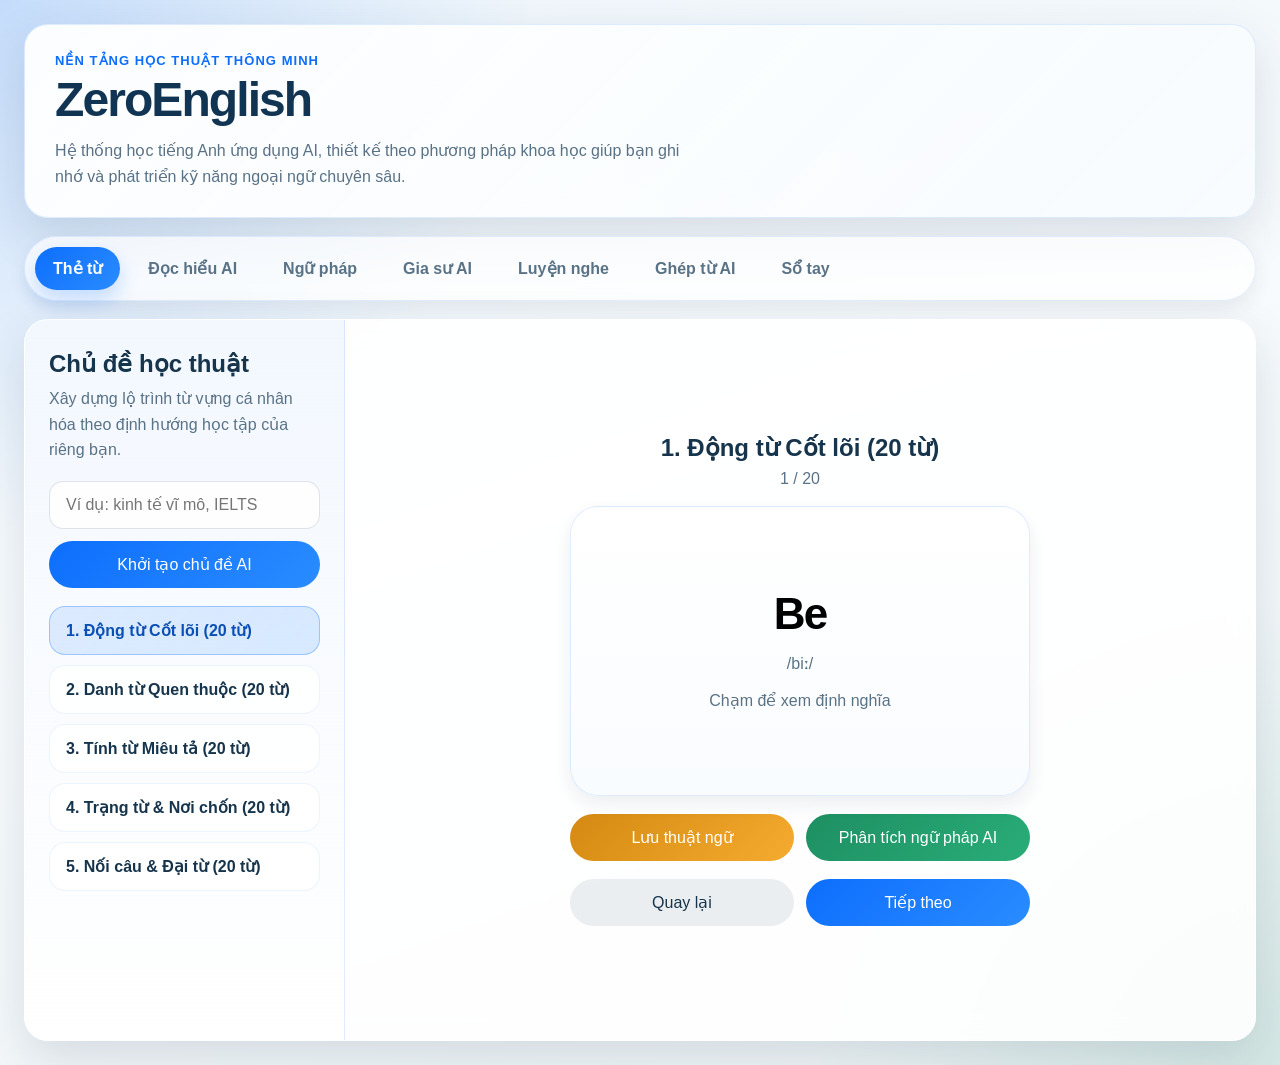
==== index.html @ ae6d033f "..." ====
<!DOCTYPE html>
<html lang="vi">
<head>
    <meta charset="UTF-8">
    <meta name="viewport" content="width=device-width, initial-scale=1.0">
    <title>ZeroEnglish - Nền Tảng Học Thuật Thông Minh</title>
    <meta name="description" content="ZeroEnglish - Hệ thống học tiếng Anh ứng dụng AI, thiết kế theo phương pháp khoa học giúp bạn phát triển kỹ năng ngoại ngữ chuyên sâu.">
    <link rel="stylesheet" href="style.css">
</head>
<body>
    <div class="app-shell">
        <header class="navbar">
            <div class="brand-block">
                <p class="brand-kicker">Nền Tảng Học Thuật Thông Minh</p>
                <h1 class="logo">ZeroEnglish</h1>
                <p class="brand-copy">Hệ thống học tiếng Anh ứng dụng AI, thiết kế theo phương pháp khoa học giúp bạn ghi nhớ và phát triển kỹ năng ngoại ngữ chuyên sâu.</p>
            </div>
        </header>

        <nav class="tabs" aria-label="Điều hướng chính">
            <button class="tab-btn active" data-target="view-flashcard" type="button">Thẻ từ</button>
            <button class="tab-btn" data-target="view-reading" type="button">Đọc hiểu AI</button>
            <button class="tab-btn" data-target="view-grammar" type="button">Ngữ pháp</button>
            <button class="tab-btn" data-target="view-chat" type="button">Gia sư AI</button>
            <button class="tab-btn" data-target="view-listening" type="button">Luyện nghe</button>
            <button class="tab-btn" data-target="view-matching" type="button">Ghép từ AI</button>
            <button class="tab-btn" data-target="view-saved" type="button">Sổ tay</button>
        </nav>

        <main class="app-container">
            <section id="view-flashcard" class="view-section">
                <aside class="sidebar">
                    <div class="panel-heading">
                        <h2>Chủ đề học thuật</h2>
                        <p>Xây dựng lộ trình từ vựng cá nhân hóa theo định hướng học tập của riêng bạn.</p>
                    </div>
                    <div class="input-group">
                        <input type="text" id="topicInput" placeholder="Ví dụ: kinh tế vĩ mô, IELTS">
                        <button id="generateBtn" class="btn-primary" type="button">Khởi tạo chủ đề AI</button>
                    </div>
                    <p id="loadingMsg" class="status-note hidden">Hệ thống đang tổng hợp dữ liệu...</p>
                    <ul id="topicList" class="topic-list"></ul>
                </aside>

                <div class="main-content">
                    <div class="content-heading">
                        <h2 id="currentTopicTitle">Vui lòng chọn một chủ đề học thuật</h2>
                        <p id="progressText">0 / 0</p>
                    </div>

                    <div id="cardContainer" class="flashcard-container hidden">
                        <button id="flashcard" class="flashcard" type="button">
                            <span class="card-face card-front">
                                <span id="wordEn" class="word-main">Word</span>
                                <span id="wordPro" class="word-pro">/pronunciation/</span>
                                <span class="hint">Chạm để xem định nghĩa</span>
                            </span>
                            <span class="card-face card-back">
                                <span id="wordVi" class="word-main word-main-vi">Từ vựng</span>
                                <span id="wordEx" class="example">Example sentence</span>
                            </span>
                        </button>
                    </div>

                    <div id="actionButtons" class="action-buttons hidden">
                        <button id="saveWordBtn" class="btn-warning" type="button">Lưu thuật ngữ</button>
                        <button id="explainGrammarBtn" class="btn-success" type="button">Phân tích ngữ pháp AI</button>
                    </div>

                    <div id="explanationBox" class="panel-note hidden">
                        <strong>Phân tích cấu trúc ngữ pháp</strong>
                        <p id="explanationText"></p>
                    </div>

                    <div id="controls" class="controls hidden">
                        <button id="prevBtn" class="btn-secondary" type="button">Quay lại</button>
                        <button id="nextBtn" class="btn-primary" type="button">Tiếp theo</button>
                    </div>
                </div>
            </section>

            <section id="view-reading" class="view-section hidden flex-col">
                <div class="section-head">
                    <div>
                        <h2>Đọc hiểu AI</h2>
                        <p>Phát triển kỹ năng đọc qua các văn bản tổng hợp theo cấp độ.</p>
                    </div>
                    <div class="section-actions">
                        <select id="levelSelect">
                            <option value="easy">Sơ cấp (A1-A2)</option>
                            <option value="medium">Trung cấp (B1-B2)</option>
                            <option value="hard">Cao cấp (C1-C2)</option>
                        </select>
                        <button id="generateReadingBtn" class="btn-primary" type="button">Khởi tạo văn bản</button>
                    </div>
                </div>

                <p id="readingLoadingMsg" class="status-note hidden">Hệ thống đang tổng hợp văn bản...</p>
                
                <div id="readingPlaceholder">
                    <div class="empty-state">
                        <div class="empty-state-icon">📖</div>
                        <h3>Sẵn sàng để khai phá kiến thức?</h3>
                        <p>Chọn cấp độ phù hợp và nhấn "Khởi tạo văn bản". Hệ thống AI sẽ biên soạn một bài đọc chuyên biệt dành riêng cho bạn.</p>
                    </div>
                </div>

                <div id="readingBox" class="content-box hidden">
                    <h3 id="readingTitle"></h3>
                    <div id="readingContent" class="reading-text"></div>
                    <button id="toggleTranslationBtn" class="btn-secondary" type="button">Hiển thị bản dịch</button>
                    <div id="fullTranslationBox" class="full-translation-box hidden"></div>
                </div>
            </section>

            <section id="view-grammar" class="view-section hidden flex-col">
                <div class="section-head">
                    <div>
                        <h2>Ngữ pháp nền tảng</h2>
                        <p>Hệ thống hóa cấu trúc với lý thuyết trọng tâm và ví dụ thực tiễn.</p>
                    </div>
                    <div class="section-actions">
                        <select id="grammarSelect">
                            <option value="Thì hiện tại đơn">Thì hiện tại đơn</option>
                            <option value="Thì quá khứ đơn">Thì quá khứ đơn</option>
                            <option value="Câu điều kiện loại 1">Câu điều kiện loại 1</option>
                        </select>
                        <button id="generateGrammarBtn" class="btn-primary" type="button">Biên soạn tài liệu</button>
                    </div>
                </div>

                <div id="grammarPlaceholder">
                    <div class="empty-state">
                        <div class="empty-state-icon">🧩</div>
                        <h3>Trạm Phân Tích Cấu Trúc</h3>
                        <p>Bạn gặp khó khăn với cấu trúc câu nào? Hãy chọn chủ đề và nhấn "Biên soạn", AI sẽ mổ xẻ từng thành phần cho bạn.</p>
                    </div>
                </div>

                <div id="grammarBox" class="content-box hidden">
                    <h3 id="grammarTitle" class="grammar-title"></h3>
                    <div class="grammar-card">
                        <h4>Công thức cấu trúc</h4>
                        <p id="grammarFormula" class="grammar-formula"></p>
                    </div>
                </div>
            </section>

            <section id="view-chat" class="view-section hidden flex-col">
                <div class="chat-wrapper">
                    <div class="chat-header">
                        <h2>Gia sư AI</h2>
                        <p>Trao đổi trực tiếp với trợ lý học thuật để giải đáp chuyên sâu.</p>
                    </div>
                    <div id="chatBox" class="chat-box" aria-live="polite">
                        <div class="message ai-message">
                            <div class="msg-bubble">
                                <strong>Chào đại ca! 🤖</strong><br>
                                Tôi là trợ lý AI chuyên sâu về ngôn ngữ. Bạn có thể hỏi tôi về bất kỳ cấu trúc hay từ vựng nào!
                            </div>
                        </div>
                    </div>
                    <div class="chat-input-area">
                        <input type="text" id="chatInput" placeholder="Nhập câu hỏi và nhấn Enter..." autocomplete="off">
                        <button id="sendChatBtn" class="btn-primary" type="button">Gửi yêu cầu</button>
                    </div>
                </div>
            </section>

            <section id="view-listening" class="view-section hidden flex-col">
                <div class="section-head">
                    <div>
                        <h2>Luyện nghe</h2>
                        <p>Nâng cao năng lực thính lực qua các bài kiểm tra AI.</p>
                    </div>
                    <div class="section-actions">
                        <select id="listenLevelSelect">
                            <option value="easy">Sơ cấp (A1-A2)</option>
                            <option value="medium">Trung cấp (B1-B2)</option>
                        </select>
                        <button id="generateListenBtn" class="btn-primary" type="button">Khởi tạo bài kiểm tra</button>
                    </div>
                </div>

                <div id="listeningPlaceholder">
                    <div class="empty-state">
                        <div class="empty-state-icon">🎧</div>
                        <h3>Trạm luyện thính giác AI</h3>
                        <p>Hãy khởi tạo một bài nghe để bắt đầu bài kiểm tra đánh giá năng lực ngay lập tức.</p>
                    </div>
                </div>

                <div id="listeningBox" class="content-box hidden">
                    <div class="audio-controls">
                        <button id="playAudioBtn" class="btn-success" type="button">Phát Audio</button>
                    </div>
                    <div id="quizContainer" class="quiz-container"></div>
                </div>
            </section>

            <section id="view-matching" class="view-section hidden flex-col">
                <div class="section-head">
                    <div>
                        <h2>Ghép từ AI</h2>
                        <p>Củng cố phản xạ ngôn ngữ qua phương pháp ghép cặp thuật ngữ.</p>
                    </div>
                    <div class="section-actions">
                        <select id="matchingLevelSelect">
                            <option value="easy">Cơ bản</option>
                        </select>
                        <button id="generateMatchingBtn" class="btn-primary" type="button">Thiết lập dữ liệu</button>
                    </div>
                </div>
                <div id="matchingBox" class="content-box hidden">
                    <div class="matching-board">
                        <div class="matching-column" id="matchingEnList"></div>
                        <div class="matching-column" id="matchingViList"></div>
                    </div>
                </div>
            </section>

            <section id="view-saved" class="view-section hidden flex-col">
                <div class="saved-header">
                    <h2>Sổ tay từ vựng</h2>
                    <button id="clearSavedBtn" class="btn-danger" type="button">Làm sạch sổ tay</button>
                </div>
                <div id="savedWordsGrid" class="saved-grid"></div>
            </section>
        </main>
    </div>

    <div id="tooltip" class="tooltip hidden">Định nghĩa</div>
    <script defer src="script.js"></script>
</body>
</html>
---- style.css ----
:root {
    --bg-main: #eff4f8;
    --bg-card: rgba(255, 255, 255, 0.88);
    --bg-accent: #f8fbff;
    --border-soft: rgba(22, 69, 102, 0.14);
    --text-main: #16344b;
    --text-soft: #597286;
    --blue: #0d6efd;
    --blue-deep: #0a4fb5;
    --green: #1e8f62;
    --amber: #d48a12;
    --red: #d94a43;
    --shadow-lg: 0 18px 50px rgba(22, 52, 75, 0.14);
    --shadow-sm: 0 8px 18px rgba(22, 52, 75, 0.08);
    --radius-lg: 24px;
    --radius-md: 18px;
    --radius-sm: 12px;
    --font-ui: "Segoe UI Variable", "Trebuchet MS", "Verdana", sans-serif;
}

* {
    box-sizing: border-box;
    margin: 0;
    padding: 0;
    font-family: var(--font-ui);
}

body {
    min-height: 100vh;
    padding: 24px;
    color: var(--text-main);
    background:
        radial-gradient(circle at top left, rgba(13, 110, 253, 0.18), transparent 32%),
        radial-gradient(circle at bottom right, rgba(30, 143, 98, 0.12), transparent 28%),
        linear-gradient(160deg, #edf5fb 0%, #f8fbfd 45%, #eef4f6 100%);
}

button,
input,
select {
    font: inherit;
}

button {
    border: none;
    border-radius: 999px;
    cursor: pointer;
    transition: transform 0.18s ease, box-shadow 0.18s ease, background 0.18s ease;
    /* FIX NÚT BẤM BỊ ÉP CHỮ */
    white-space: nowrap; 
    flex-shrink: 0;      
    padding: 14px 24px;  
}

button:hover:not(:disabled) {
    transform: translateY(-1px);
}

button:disabled {
    opacity: 0.6;
    cursor: not-allowed;
}

input,
select {
    width: 100%;
    border: 1px solid var(--border-soft);
    border-radius: 14px;
    background: rgba(255, 255, 255, 0.9);
    color: var(--text-main);
    padding: 14px 16px;
    outline: none;
}

input:focus,
select:focus {
    border-color: rgba(13, 110, 253, 0.45);
    box-shadow: 0 0 0 4px rgba(13, 110, 253, 0.12);
}

.hidden {
    display: none !important;
}

.app-shell {
    max-width: 1240px;
    margin: 0 auto;
    display: flex;
    flex-direction: column;
    gap: 18px;
}

.navbar {
    display: flex;
    justify-content: space-between;
    gap: 24px;
    padding: 28px 30px;
    border-radius: var(--radius-lg);
    background: linear-gradient(135deg, rgba(255, 255, 255, 0.94), rgba(247, 251, 255, 0.9));
    border: 1px solid rgba(13, 110, 253, 0.12);
    box-shadow: var(--shadow-lg);
}

.brand-block {
    max-width: 760px;
}

.brand-kicker {
    margin-bottom: 8px;
    font-size: 13px;
    font-weight: 700;
    letter-spacing: 0.08em;
    text-transform: uppercase;
    color: var(--blue);
}

.logo {
    font-size: clamp(34px, 4vw, 48px);
    line-height: 1;
    font-weight: 900;
    letter-spacing: -0.04em;
    color: #103451;
}

.brand-copy {
    max-width: 640px;
    margin-top: 14px;
    color: var(--text-soft);
    line-height: 1.6;
}

.status-banner {
    min-width: 280px;
    align-self: flex-start;
    padding: 14px 16px;
    border-radius: 18px;
    background: rgba(13, 110, 253, 0.1);
    border: 1px solid rgba(13, 110, 253, 0.16);
    color: var(--blue-deep);
    font-weight: 700;
    line-height: 1.5;
}

.status-banner.warning {
    background: rgba(212, 138, 18, 0.14);
    border-color: rgba(212, 138, 18, 0.2);
    color: #8e5d09;
}

.tabs {
    display: flex;
    flex-wrap: wrap;
    gap: 10px;
    padding: 10px;
    border-radius: 999px;
    background: rgba(255, 255, 255, 0.72);
    border: 1px solid rgba(13, 110, 253, 0.1);
    backdrop-filter: blur(10px);
    box-shadow: var(--shadow-sm);
}

.tab-btn {
    padding: 12px 18px;
    background: transparent;
    color: var(--text-soft);
    font-weight: 700;
}

.tab-btn.active {
    background: linear-gradient(135deg, var(--blue), #2a8cff);
    color: #fff;
    box-shadow: 0 10px 20px rgba(13, 110, 253, 0.22);
}

.app-container {
    display: flex;
    flex-direction: column;
    min-height: 720px;
    border-radius: var(--radius-lg);
    overflow: hidden;
    background: var(--bg-card);
    border: 1px solid rgba(255, 255, 255, 0.72);
    box-shadow: var(--shadow-lg);
    backdrop-filter: blur(12px);
}

.view-section {
    display: flex;
    min-height: 720px;
}

.flex-col {
    flex-direction: column;
    padding: 32px;
    gap: 18px;
}

.sidebar {
    width: 320px;
    flex-shrink: 0;
    padding: 30px 24px;
    background:
        linear-gradient(180deg, rgba(13, 110, 253, 0.05), rgba(255, 255, 255, 0.78)),
        rgba(255, 255, 255, 0.78);
    border-right: 1px solid rgba(13, 110, 253, 0.12);
    display: flex;
    flex-direction: column;
    gap: 18px;
}

.panel-heading p,
.section-head p,
.saved-header p,
.chat-header p {
    margin-top: 8px;
    line-height: 1.6;
    color: var(--text-soft);
}

.input-group {
    display: flex;
    flex-direction: column;
    gap: 12px;
}

.topic-list {
    flex: 1;
    overflow-y: auto;
    list-style: none;
    display: flex;
    flex-direction: column;
    gap: 10px;
}

.topic-item {
    width: 100%;
    padding: 14px 16px;
    border-radius: 16px;
    text-align: left;
    background: rgba(255, 255, 255, 0.9);
    border: 1px solid rgba(13, 110, 253, 0.08);
    color: var(--text-main);
    font-weight: 700;
}

.topic-item.active {
    background: linear-gradient(135deg, rgba(13, 110, 253, 0.12), rgba(42, 140, 255, 0.16));
    border-color: rgba(13, 110, 253, 0.3);
    color: var(--blue-deep);
}

.main-content {
    flex: 1;
    padding: 32px;
    display: flex;
    flex-direction: column;
    align-items: center;
    justify-content: center;
    gap: 18px;
}

.content-heading {
    text-align: center;
}

.content-heading p {
    margin-top: 8px;
    color: var(--text-soft);
}

/* ==================================================================== */
/* FLASHCARD BẤT TỬ (ĐÃ FIX CHỈ LẬT KHI CLICK & CHỐNG XUYÊN THẤU) */
/* ==================================================================== */
.flashcard-container {
    width: min(100%, 460px);
    height: 290px;
    perspective: 1100px;
}

.flashcard {
    position: relative;
    width: 100%;
    height: 100%;
    background: transparent;
    padding: 0;
    border: none;
    appearance: none;
    -webkit-appearance: none;
    user-select: none;
    -webkit-user-select: none;
    touch-action: manipulation;
    -webkit-tap-highlight-color: transparent;
    transform-style: preserve-3d;
    transition: transform 0.55s ease;
    cursor: pointer;
}

.flashcard:hover {
    transform: none !important;
}

.flashcard.is-flipped {
    transform: rotateY(180deg) !important;
}

.flashcard.is-animating {
    pointer-events: none;
}

.card-face {
    position: absolute;
    inset: 0;
    display: flex;
    flex-direction: column;
    align-items: center;
    justify-content: center;
    gap: 12px;
    padding: 28px;
    border-radius: 28px;
    backface-visibility: hidden !important;
    -webkit-backface-visibility: hidden !important;
    transform: translateZ(0); 
    text-align: center;
    border: 1px solid rgba(13, 110, 253, 0.12);
    box-shadow: var(--shadow-sm);
}

.card-front {
    background: linear-gradient(180deg, #ffffff, #f9fcff);
    z-index: 2;
    transform: rotateY(0deg);
}

.card-back {
    background: linear-gradient(180deg, #0d6efd, #0a4fb5);
    color: #fff;
    transform: rotateY(180deg);
}

/* ==================================================================== */

.word-main {
    font-size: clamp(32px, 4vw, 44px);
    font-weight: 900;
    letter-spacing: -0.04em;
}

.word-main-vi {
    font-size: clamp(28px, 3vw, 36px);
}

.word-pro,
.hint,
.example {
    line-height: 1.6;
}

.word-pro,
.hint {
    color: var(--text-soft);
}

.card-back .hint,
.card-back .example {
    color: rgba(255, 255, 255, 0.9);
}

.action-buttons,
.controls {
    display: flex;
    gap: 12px;
    width: min(100%, 460px);
}

.action-buttons button,
.controls button,
.section-actions button,
.audio-controls button,
.listen-actions button,
.saved-header button {
    flex: 1;
}

.panel-note,
.content-box {
    width: 100%;
    background: rgba(255, 255, 255, 0.9);
    border-radius: 24px;
    border: 1px solid rgba(13, 110, 253, 0.1);
    box-shadow: var(--shadow-sm);
}

.panel-note {
    max-width: 560px;
    padding: 18px 20px;
}

.panel-note strong {
    display: block;
    margin-bottom: 8px;
}

.panel-note p {
    line-height: 1.65;
}

.section-head,
.saved-header {
    display: flex;
    justify-content: space-between;
    align-items: flex-start;
    gap: 16px;
}

/* NỚI RỘNG CHO NÚT BẤM VÀ SELECT ĐỠ BỊ ÉP */
.section-actions {
    display: flex;
    gap: 12px;
    width: 100%;
    max-width: 500px; 
}

.content-box {
    padding: 28px;
}

.status-note {
    padding: 10px 14px;
    border-radius: 14px;
    background: rgba(13, 110, 253, 0.08);
    color: var(--blue-deep);
    font-weight: 700;
}

.reading-text {
    font-size: 20px;
    line-height: 1.9;
    color: var(--text-main);
}

.reading-text span {
    display: inline-block;
    margin: 2px 1px;
    padding: 2px 4px;
    border-bottom: 1px dashed rgba(13, 110, 253, 0.35);
    border-radius: 8px;
    cursor: pointer;
    transition: background 0.18s ease, color 0.18s ease;
}

.reading-text span:hover {
    background: rgba(13, 110, 253, 0.12);
    color: var(--blue-deep);
}

.reading-hint {
    margin-top: 18px;
    color: var(--text-soft);
}

.full-translation-box {
    margin-top: 18px;
    padding: 18px;
    border-radius: 18px;
    background: rgba(13, 110, 253, 0.08);
    border: 1px solid rgba(13, 110, 253, 0.12);
    line-height: 1.7;
    color: var(--blue-deep);
}

.grammar-title {
    margin-bottom: 20px;
    font-size: 28px;
    line-height: 1.2;
    color: #0f3052;
}

.grammar-card {
    padding: 18px 20px;
    border-radius: 18px;
    background: var(--bg-accent);
    border: 1px solid rgba(13, 110, 253, 0.08);
}

.grammar-card + .grammar-card {
    margin-top: 14px;
}

.grammar-card h4 {
    margin-bottom: 10px;
}

.grammar-formula {
    display: inline-block;
    padding: 10px 14px;
    border-radius: 12px;
    background: rgba(217, 74, 67, 0.12);
    color: #9b2d29;
    font-family: "Consolas", "Courier New", monospace;
    font-weight: 700;
}

.grammar-examples {
    padding-left: 20px;
    line-height: 1.7;
}

/* ==================================================================== */
/* CHAT GIA SƯ AI PREMIUM ĐÃ NÂNG CẤP */
/* ==================================================================== */
.chat-wrapper {
    display: flex;
    flex-direction: column;
    height: 100%;
    width: 100%;
    max-width: 900px;
    margin: 0 auto;
    gap: 16px;
}

.chat-header {
    padding-bottom: 16px;
    border-bottom: 1px solid rgba(13, 110, 253, 0.12);
    text-align: center;
}

.chat-box {
    flex: 1;
    min-height: 420px;
    padding: 24px;
    overflow-y: auto;
    display: flex;
    flex-direction: column;
    gap: 16px;
    border-radius: 24px;
    background: rgba(255, 255, 255, 0.9);
    border: 1px solid rgba(13, 110, 253, 0.08);
}

.message { display: flex; max-width: 85%; }
.ai-message { align-self: flex-start; }
.user-message { align-self: flex-end; }

.msg-bubble {
    padding: 16px 20px;
    border-radius: 20px;
    line-height: 1.6;
    font-size: 15.5px;
    box-shadow: var(--shadow-sm);
    white-space: pre-wrap;
}

.ai-message .msg-bubble { background: #fff; border: 1px solid var(--border-soft); border-bottom-left-radius: 6px; }
.user-message .msg-bubble { background: linear-gradient(135deg, var(--blue), #2a8cff); color: #fff; border-bottom-right-radius: 6px; }

.chat-input-area {
    display: flex;
    gap: 12px;
    background: #fff;
    padding: 12px;
    border-radius: 999px;
    box-shadow: var(--shadow-sm);
    border: 1px solid var(--border-soft);
}

.chat-input-area input { border: none; background: transparent; box-shadow: none; }
.chat-input-area input:focus { box-shadow: none; border: none; }
/* ==================================================================== */

.typing-indicator {
    display: inline-flex;
    gap: 6px;
    padding: 14px 16px;
    border-radius: 18px;
    background: #fff;
    box-shadow: var(--shadow-sm);
}

.typing-indicator span {
    width: 8px;
    height: 8px;
    border-radius: 50%;
    background: rgba(89, 114, 134, 0.7);
    animation: typing 1.2s infinite ease-in-out;
}

.typing-indicator span:nth-child(2) {
    animation-delay: 0.12s;
}

.typing-indicator span:nth-child(3) {
    animation-delay: 0.24s;
}

@keyframes typing {
    0%, 80%, 100% {
        transform: scale(0.4);
        opacity: 0.5;
    }
    40% {
        transform: scale(1);
        opacity: 1;
    }
}

.audio-controls,
.listen-actions,
.matching-summary {
    display: flex;
    gap: 12px;
}

.quiz-container {
    display: flex;
    flex-direction: column;
    gap: 18px;
}

.quiz-card {
    padding: 20px;
    border-radius: 18px;
    background: var(--bg-accent);
    border: 1px solid rgba(13, 110, 253, 0.08);
}

.quiz-card h4 {
    margin-bottom: 14px;
}

.quiz-option-label {
    display: flex;
    gap: 10px;
    align-items: center;
    padding: 12px 14px;
    margin-top: 10px;
    border-radius: 14px;
    border: 1px solid rgba(13, 110, 253, 0.12);
    background: rgba(255, 255, 255, 0.95);
    cursor: pointer;
}

.quiz-option-label.option-correct {
    background: rgba(30, 143, 98, 0.14);
    border-color: rgba(30, 143, 98, 0.35);
}

.quiz-option-label.option-wrong {
    background: rgba(217, 74, 67, 0.14);
    border-color: rgba(217, 74, 67, 0.3);
}

.quiz-result,
.transcript-box,
.matching-feedback {
    margin-top: 18px;
    padding: 16px 18px;
    border-radius: 18px;
    line-height: 1.65;
}

.quiz-result {
    font-weight: 800;
    text-align: center;
}

.transcript-box {
    background: rgba(13, 110, 253, 0.08);
    color: var(--blue-deep);
    border: 1px solid rgba(13, 110, 253, 0.12);
}

.matching-board {
    display: grid;
    grid-template-columns: repeat(2, minmax(0, 1fr));
    gap: 18px;
    margin-top: 20px;
}

.matching-column h3 {
    margin-bottom: 12px;
}

.matching-list {
    display: grid;
    gap: 12px;
}

.matching-option {
    width: 100%;
    padding: 14px 16px;
    border-radius: 16px;
    text-align: left;
    background: rgba(255, 255, 255, 0.96);
    border: 1px solid rgba(13, 110, 253, 0.1);
    color: var(--text-main);
    font-weight: 700;
}

.matching-option.is-selected {
    border-color: rgba(13, 110, 253, 0.4);
    box-shadow: 0 0 0 4px rgba(13, 110, 253, 0.12);
}

.matching-option.is-matched {
    background: rgba(30, 143, 98, 0.14);
    border-color: rgba(30, 143, 98, 0.3);
    color: #116241;
}

.matching-feedback {
    background: rgba(13, 110, 253, 0.08);
    border: 1px solid rgba(13, 110, 253, 0.12);
    color: var(--blue-deep);
}

.matching-feedback.success {
    background: rgba(30, 143, 98, 0.12);
    border-color: rgba(30, 143, 98, 0.28);
    color: #116241;
}

.matching-feedback.error {
    background: rgba(217, 74, 67, 0.12);
    border-color: rgba(217, 74, 67, 0.26);
    color: #8a2d29;
}

.saved-grid {
    display: grid;
    grid-template-columns: repeat(auto-fill, minmax(220px, 1fr));
    gap: 16px;
}

.saved-card {
    padding: 18px;
    border-radius: 20px;
    background: rgba(255, 255, 255, 0.92);
    border: 1px solid rgba(13, 110, 253, 0.08);
    box-shadow: var(--shadow-sm);
}

.saved-card h3 {
    margin-bottom: 10px;
}

.saved-card p {
    color: var(--text-soft);
    line-height: 1.6;
}

.saved-card .remove-btn {
    margin-top: 14px;
    width: 100%;
}

.tooltip {
    position: absolute;
    z-index: 1000;
    padding: 8px 12px;
    border-radius: 12px;
    background: rgba(16, 37, 55, 0.92);
    color: #fff;
    font-size: 14px;
    line-height: 1.4;
    pointer-events: none;
    box-shadow: var(--shadow-sm);
}

.btn-primary {
    background: linear-gradient(135deg, var(--blue), #2a8cff);
    color: #fff;
}

.btn-secondary {
    background: rgba(22, 52, 75, 0.08);
    color: var(--text-main);
}

.btn-warning {
    background: linear-gradient(135deg, var(--amber), #f5ab2f);
    color: #fff;
}

.btn-success {
    background: linear-gradient(135deg, var(--green), #29ad79);
    color: #fff;
}

.btn-danger {
    background: linear-gradient(135deg, var(--red), #f16861);
    color: #fff;
}

/* ==================================================================== */
/* EMPTY STATE - TRẠNG THÁI RỖNG ĐỂ TRÁNH TRỐNG WEB */
/* ==================================================================== */
.empty-state-box {
    display: flex;
    flex-direction: column;
    align-items: center;
    justify-content: center;
    text-align: center;
    padding: 60px 20px;
    background: rgba(13, 110, 253, 0.03);
    border: 2px dashed rgba(13, 110, 253, 0.15);
    border-radius: 24px;
    margin-top: 20px;
    color: var(--text-soft);
    animation: fadeIn 0.5s ease;
}

.empty-state-box h3 {
    color: var(--blue-deep);
    font-size: 20px;
    margin-bottom: 10px;
}

.empty-state-box p {
    max-width: 400px;
    line-height: 1.6;
}

@keyframes fadeIn {
    from { opacity: 0; transform: translateY(10px); }
    to { opacity: 1; transform: translateY(0); }
}

@media (max-width: 960px) {
    body {
        padding: 14px;
    }

    .navbar,
    .view-section,
    .section-head,
    .saved-header {
        flex-direction: column;
    }

    .sidebar,
    .main-content {
        width: 100%;
    }

    .sidebar {
        border-right: none;
        border-bottom: 1px solid rgba(13, 110, 253, 0.12);
    }

    .section-actions,
    .chat-input-area,
    .audio-controls,
    .listen-actions,
    .matching-summary,
    .action-buttons,
    .controls {
        flex-direction: column;
    }

    .matching-board {
        grid-template-columns: 1fr;
    }

    .message {
        max-width: 100%;
    }
}

@media (max-width: 720px) {
    .tabs {
        flex-wrap: nowrap;
        overflow-x: auto;
    }

    .flex-col,
    .main-content,
    .sidebar {
        padding: 20px 18px;
    }

    .content-box {
        padding: 20px;
    }

    .flashcard-container {
        height: 250px;
    }

    .reading-text {
        font-size: 18px;
    }
}
/* --- TRẠNG THÁI RỖNG (EMPTY STATE) --- */
.empty-state {
    display: flex;
    flex-direction: column;
    align-items: center;
    justify-content: center;
    text-align: center;
    padding: 60px 20px;
    background: rgba(13, 110, 253, 0.02);
    border: 2px dashed rgba(13, 110, 253, 0.12);
    border-radius: 24px;
    margin-top: 20px;
    color: var(--text-soft);
    animation: fadeIn 0.4s ease-out;
}

.empty-state h3 {
    color: var(--blue-deep);
    font-size: 22px;
    margin-bottom: 12px;
}

.empty-state p {
    max-width: 480px;
    line-height: 1.6;
    margin-bottom: 20px;
}

.empty-state-icon {
    font-size: 48px;
    margin-bottom: 15px;
    opacity: 0.8;
}

@keyframes fadeIn {
    from { opacity: 0; transform: translateY(10px); }
    to { opacity: 1; transform: translateY(0); }
}

/* Tinh chỉnh nút bấm trong phần Chat để không bị ép chữ */
button {
    white-space: nowrap;
    flex-shrink: 0;
}
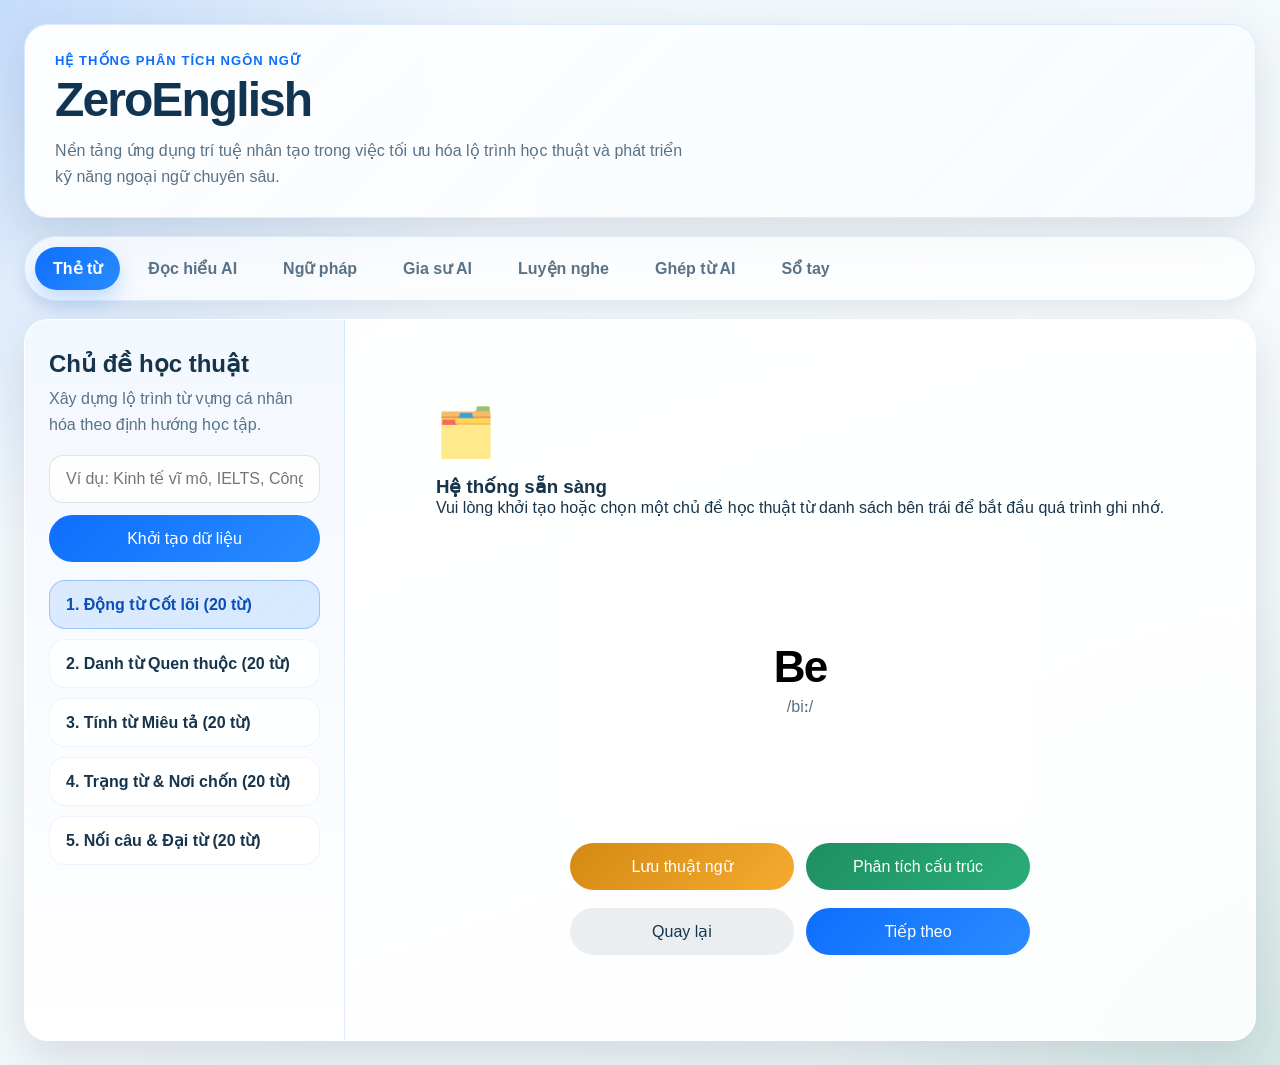
==== commit c9533966: "..." ====
--- a/index.html
+++ b/index.html
@@ -4,16 +4,16 @@
     <meta charset="UTF-8">
     <meta name="viewport" content="width=device-width, initial-scale=1.0">
     <title>ZeroEnglish - Nền Tảng Học Thuật Thông Minh</title>
-    <meta name="description" content="ZeroEnglish - Hệ thống học tiếng Anh ứng dụng AI, thiết kế theo phương pháp khoa học giúp bạn phát triển kỹ năng ngoại ngữ chuyên sâu.">
+    <meta name="description" content="ZeroEnglish - Hệ thống học tiếng Anh ứng dụng AI, tối ưu hóa lộ trình phát triển kỹ năng ngoại ngữ chuyên sâu.">
     <link rel="stylesheet" href="style.css">
 </head>
 <body>
     <div class="app-shell">
         <header class="navbar">
             <div class="brand-block">
-                <p class="brand-kicker">Nền Tảng Học Thuật Thông Minh</p>
+                <p class="brand-kicker">Hệ Thống Phân Tích Ngôn Ngữ</p>
                 <h1 class="logo">ZeroEnglish</h1>
-                <p class="brand-copy">Hệ thống học tiếng Anh ứng dụng AI, thiết kế theo phương pháp khoa học giúp bạn ghi nhớ và phát triển kỹ năng ngoại ngữ chuyên sâu.</p>
+                <p class="brand-copy">Nền tảng ứng dụng trí tuệ nhân tạo trong việc tối ưu hóa lộ trình học thuật và phát triển kỹ năng ngoại ngữ chuyên sâu.</p>
             </div>
         </header>
 
@@ -32,19 +32,25 @@
                 <aside class="sidebar">
                     <div class="panel-heading">
                         <h2>Chủ đề học thuật</h2>
-                        <p>Xây dựng lộ trình từ vựng cá nhân hóa theo định hướng học tập của riêng bạn.</p>
+                        <p>Xây dựng lộ trình từ vựng cá nhân hóa theo định hướng học tập.</p>
                     </div>
                     <div class="input-group">
-                        <input type="text" id="topicInput" placeholder="Ví dụ: kinh tế vĩ mô, IELTS">
-                        <button id="generateBtn" class="btn-primary" type="button">Khởi tạo chủ đề AI</button>
+                        <input type="text" id="topicInput" placeholder="Ví dụ: Kinh tế vĩ mô, IELTS, Công nghệ...">
+                        <button id="generateBtn" class="btn-primary" type="button">Khởi tạo dữ liệu</button>
                     </div>
                     <p id="loadingMsg" class="status-note hidden">Hệ thống đang tổng hợp dữ liệu...</p>
                     <ul id="topicList" class="topic-list"></ul>
                 </aside>
 
                 <div class="main-content">
-                    <div class="content-heading">
-                        <h2 id="currentTopicTitle">Vui lòng chọn một chủ đề học thuật</h2>
+                    <div id="flashcardPlaceholder" class="empty-state-wrapper">
+                        <div class="empty-state-icon">🗂️</div>
+                        <h3>Hệ thống sẵn sàng</h3>
+                        <p>Vui lòng khởi tạo hoặc chọn một chủ đề học thuật từ danh sách bên trái để bắt đầu quá trình ghi nhớ.</p>
+                    </div>
+
+                    <div class="content-heading hidden" id="flashcardHeader">
+                        <h2 id="currentTopicTitle">Chủ đề hiện tại</h2>
                         <p id="progressText">0 / 0</p>
                     </div>
 
@@ -53,22 +59,21 @@
                             <span class="card-face card-front">
                                 <span id="wordEn" class="word-main">Word</span>
                                 <span id="wordPro" class="word-pro">/pronunciation/</span>
-                                <span class="hint">Chạm để xem định nghĩa</span>
                             </span>
                             <span class="card-face card-back">
-                                <span id="wordVi" class="word-main word-main-vi">Từ vựng</span>
-                                <span id="wordEx" class="example">Example sentence</span>
+                                <span id="wordVi" class="word-main word-main-vi">Định nghĩa</span>
+                                <span id="wordEx" class="example">Câu ví dụ minh họa ngữ cảnh.</span>
                             </span>
                         </button>
                     </div>
 
                     <div id="actionButtons" class="action-buttons hidden">
                         <button id="saveWordBtn" class="btn-warning" type="button">Lưu thuật ngữ</button>
-                        <button id="explainGrammarBtn" class="btn-success" type="button">Phân tích ngữ pháp AI</button>
+                        <button id="explainGrammarBtn" class="btn-success" type="button">Phân tích cấu trúc</button>
                     </div>
 
                     <div id="explanationBox" class="panel-note hidden">
-                        <strong>Phân tích cấu trúc ngữ pháp</strong>
+                        <strong>Phân tích ngữ pháp chuyên sâu</strong>
                         <p id="explanationText"></p>
                     </div>
 
@@ -82,8 +87,8 @@
             <section id="view-reading" class="view-section hidden flex-col">
                 <div class="section-head">
                     <div>
-                        <h2>Đọc hiểu AI</h2>
-                        <p>Phát triển kỹ năng đọc qua các văn bản tổng hợp theo cấp độ.</p>
+                        <h2>Phân tích văn bản</h2>
+                        <p>Phát triển kỹ năng đọc hiểu qua các văn bản chuyên sâu.</p>
                     </div>
                     <div class="section-actions">
                         <select id="levelSelect">
@@ -95,14 +100,10 @@
                     </div>
                 </div>
 
-                <p id="readingLoadingMsg" class="status-note hidden">Hệ thống đang tổng hợp văn bản...</p>
-                
-                <div id="readingPlaceholder">
-                    <div class="empty-state">
-                        <div class="empty-state-icon">📖</div>
-                        <h3>Sẵn sàng để khai phá kiến thức?</h3>
-                        <p>Chọn cấp độ phù hợp và nhấn "Khởi tạo văn bản". Hệ thống AI sẽ biên soạn một bài đọc chuyên biệt dành riêng cho bạn.</p>
-                    </div>
+                <div id="readingPlaceholder" class="empty-state-wrapper">
+                    <div class="empty-state-icon">📖</div>
+                    <h3>Dữ liệu phân tích trống</h3>
+                    <p>Vui lòng lựa chọn khung năng lực và khởi tạo văn bản để bắt đầu quá trình phân tích ngôn ngữ học thuật.</p>
                 </div>
 
                 <div id="readingBox" class="content-box hidden">
@@ -117,24 +118,22 @@
                 <div class="section-head">
                     <div>
                         <h2>Ngữ pháp nền tảng</h2>
-                        <p>Hệ thống hóa cấu trúc với lý thuyết trọng tâm và ví dụ thực tiễn.</p>
+                        <p>Hệ thống hóa cấu trúc ngữ pháp trọng tâm.</p>
                     </div>
                     <div class="section-actions">
                         <select id="grammarSelect">
                             <option value="Thì hiện tại đơn">Thì hiện tại đơn</option>
                             <option value="Thì quá khứ đơn">Thì quá khứ đơn</option>
-                            <option value="Câu điều kiện loại 1">Câu điều kiện loại 1</option>
+                            <option value="Mệnh đề quan hệ">Mệnh đề quan hệ</option>
                         </select>
                         <button id="generateGrammarBtn" class="btn-primary" type="button">Biên soạn tài liệu</button>
                     </div>
                 </div>
 
-                <div id="grammarPlaceholder">
-                    <div class="empty-state">
-                        <div class="empty-state-icon">🧩</div>
-                        <h3>Trạm Phân Tích Cấu Trúc</h3>
-                        <p>Bạn gặp khó khăn với cấu trúc câu nào? Hãy chọn chủ đề và nhấn "Biên soạn", AI sẽ mổ xẻ từng thành phần cho bạn.</p>
-                    </div>
+                <div id="grammarPlaceholder" class="empty-state-wrapper">
+                    <div class="empty-state-icon">🧩</div>
+                    <h3>Trung tâm dữ liệu cấu trúc</h3>
+                    <p>Chọn chủ đề ngữ pháp cần củng cố kiến thức để hệ thống xuất bản tài liệu hướng dẫn và ví dụ minh họa.</p>
                 </div>
 
                 <div id="grammarBox" class="content-box hidden">
@@ -143,88 +142,113 @@
                         <h4>Công thức cấu trúc</h4>
                         <p id="grammarFormula" class="grammar-formula"></p>
                     </div>
+                    <div class="grammar-card">
+                        <h4>Nguyên tắc sử dụng</h4>
+                        <p id="grammarUsage"></p>
+                    </div>
+                    <ul id="grammarExamples" class="grammar-examples"></ul>
                 </div>
             </section>
 
             <section id="view-chat" class="view-section hidden flex-col">
-                <div class="chat-wrapper">
-                    <div class="chat-header">
-                        <h2>Gia sư AI</h2>
-                        <p>Trao đổi trực tiếp với trợ lý học thuật để giải đáp chuyên sâu.</p>
-                    </div>
-                    <div id="chatBox" class="chat-box" aria-live="polite">
-                        <div class="message ai-message">
-                            <div class="msg-bubble">
-                                <strong>Chào đại ca! 🤖</strong><br>
-                                Tôi là trợ lý AI chuyên sâu về ngôn ngữ. Bạn có thể hỏi tôi về bất kỳ cấu trúc hay từ vựng nào!
-                            </div>
+                <div class="chat-header">
+                    <h2>Trung tâm hỗ trợ học thuật</h2>
+                    <p>Giải đáp thắc mắc về ngôn ngữ và cấu trúc chuyên sâu 24/7.</p>
+                </div>
+                <div id="chatBox" class="chat-box" aria-live="polite">
+                    <div class="message ai-message">
+                        <div class="msg-bubble">
+                            <strong>Hệ thống trực tuyến.</strong><br>
+                            Vui lòng nhập câu hỏi hoặc yêu cầu phân tích ngữ nghĩa để nhận phản hồi từ trợ lý học thuật.
                         </div>
                     </div>
-                    <div class="chat-input-area">
-                        <input type="text" id="chatInput" placeholder="Nhập câu hỏi và nhấn Enter..." autocomplete="off">
-                        <button id="sendChatBtn" class="btn-primary" type="button">Gửi yêu cầu</button>
-                    </div>
+                </div>
+                <div class="chat-input-area">
+                    <input type="text" id="chatInput" placeholder="Nhập yêu cầu truy vấn học thuật...">
+                    <button id="sendChatBtn" class="btn-primary" type="button">Gửi truy vấn</button>
                 </div>
             </section>
 
             <section id="view-listening" class="view-section hidden flex-col">
                 <div class="section-head">
                     <div>
-                        <h2>Luyện nghe</h2>
-                        <p>Nâng cao năng lực thính lực qua các bài kiểm tra AI.</p>
+                        <h2>Kiểm tra thính lực</h2>
+                        <p>Đánh giá năng lực tiếp nhận thông tin qua âm thanh và bài thi kiểm tra.</p>
                     </div>
                     <div class="section-actions">
                         <select id="listenLevelSelect">
                             <option value="easy">Sơ cấp (A1-A2)</option>
                             <option value="medium">Trung cấp (B1-B2)</option>
                         </select>
-                        <button id="generateListenBtn" class="btn-primary" type="button">Khởi tạo bài kiểm tra</button>
-                    </div>
-                </div>
-
-                <div id="listeningPlaceholder">
-                    <div class="empty-state">
-                        <div class="empty-state-icon">🎧</div>
-                        <h3>Trạm luyện thính giác AI</h3>
-                        <p>Hãy khởi tạo một bài nghe để bắt đầu bài kiểm tra đánh giá năng lực ngay lập tức.</p>
-                    </div>
+                        <button id="generateListenBtn" class="btn-primary" type="button">Khởi tạo bài thi</button>
+                    </div>
+                </div>
+
+                <div id="listeningPlaceholder" class="empty-state-wrapper">
+                    <div class="empty-state-icon">🎧</div>
+                    <h3>Trạm luyện thính giác</h3>
+                    <p>Vui lòng lựa chọn cấp độ và khởi tạo bài kiểm tra để bắt đầu đánh giá năng lực nghe hiểu.</p>
                 </div>
 
                 <div id="listeningBox" class="content-box hidden">
                     <div class="audio-controls">
                         <button id="playAudioBtn" class="btn-success" type="button">Phát Audio</button>
+                        <button id="stopAudioBtn" class="btn-danger" type="button">Dừng phát</button>
                     </div>
                     <div id="quizContainer" class="quiz-container"></div>
+                    <div class="listen-actions">
+                        <button id="submitQuizBtn" class="btn-primary" type="button">Hoàn thành bài</button>
+                    </div>
+                    <div id="quizResult" class="quiz-result hidden"></div>
                 </div>
             </section>
 
             <section id="view-matching" class="view-section hidden flex-col">
                 <div class="section-head">
                     <div>
-                        <h2>Ghép từ AI</h2>
-                        <p>Củng cố phản xạ ngôn ngữ qua phương pháp ghép cặp thuật ngữ.</p>
+                        <h2>Ghép từ phản xạ</h2>
+                        <p>Củng cố tư duy ngôn ngữ qua phương pháp ghép cặp thuật ngữ.</p>
                     </div>
                     <div class="section-actions">
                         <select id="matchingLevelSelect">
                             <option value="easy">Cơ bản</option>
+                            <option value="hard">Chuyên sâu</option>
                         </select>
                         <button id="generateMatchingBtn" class="btn-primary" type="button">Thiết lập dữ liệu</button>
                     </div>
                 </div>
+
+                <div id="matchingPlaceholder" class="empty-state-wrapper">
+                    <div class="empty-state-icon">🔗</div>
+                    <h3>Dữ liệu ghép cặp chưa sẵn sàng</h3>
+                    <p>Khởi tạo bảng ghép để bắt đầu luyện tập phản xạ kết nối thuật ngữ và định nghĩa tương ứng.</p>
+                </div>
+
                 <div id="matchingBox" class="content-box hidden">
                     <div class="matching-board">
-                        <div class="matching-column" id="matchingEnList"></div>
-                        <div class="matching-column" id="matchingViList"></div>
-                    </div>
+                        <div class="matching-column">
+                            <h3>Thuật ngữ</h3>
+                            <div id="matchingEnList" class="matching-list"></div>
+                        </div>
+                        <div class="matching-column">
+                            <h3>Định nghĩa</h3>
+                            <div id="matchingViList" class="matching-list"></div>
+                        </div>
+                    </div>
+                    <div id="matchingFeedback" class="matching-feedback">Vui lòng chọn các cặp từ tương ứng.</div>
                 </div>
             </section>
 
             <section id="view-saved" class="view-section hidden flex-col">
                 <div class="saved-header">
-                    <h2>Sổ tay từ vựng</h2>
-                    <button id="clearSavedBtn" class="btn-danger" type="button">Làm sạch sổ tay</button>
-                </div>
-                <div id="savedWordsGrid" class="saved-grid"></div>
+                    <div>
+                        <h2>Sổ tay thuật ngữ chuyên sâu</h2>
+                        <p>Danh sách các thuật ngữ trọng tâm được lưu trữ phục vụ quá trình ôn tập định kỳ.</p>
+                    </div>
+                    <button id="clearSavedBtn" class="btn-danger" type="button">Xóa toàn bộ</button>
+                </div>
+                <div id="savedWordsGrid" class="saved-grid">
+                    </div>
             </section>
         </main>
     </div>
--- a/style.css
+++ b/style.css
@@ -277,67 +277,64 @@
     perspective: 1100px;
 }
 
+/* --- FLASHCARD: FIX TRÀN CHỮ & LỘ ĐÁP ÁN --- */
 .flashcard {
     position: relative;
     width: 100%;
     height: 100%;
-    background: transparent;
-    padding: 0;
-    border: none;
-    appearance: none;
-    -webkit-appearance: none;
-    user-select: none;
-    -webkit-user-select: none;
-    touch-action: manipulation;
-    -webkit-tap-highlight-color: transparent;
     transform-style: preserve-3d;
-    transition: transform 0.55s ease;
+    transition: transform 0.6s cubic-bezier(0.4, 0, 0.2, 1);
     cursor: pointer;
 }
 
-.flashcard:hover {
-    transform: none !important;
+/* Class bổ trợ để tắt hiệu ứng khi reset (Dùng trong JS) */
+.no-transition {
+    transition: none !important;
 }
 
 .flashcard.is-flipped {
     transform: rotateY(180deg) !important;
-}
-
-.flashcard.is-animating {
-    pointer-events: none;
 }
 
 .card-face {
     position: absolute;
     inset: 0;
+    backface-visibility: hidden !important;
+    -webkit-backface-visibility: hidden !important;
     display: flex;
     flex-direction: column;
     align-items: center;
     justify-content: center;
-    gap: 12px;
-    padding: 28px;
+    padding: 25px;
     border-radius: 28px;
-    backface-visibility: hidden !important;
-    -webkit-backface-visibility: hidden !important;
-    transform: translateZ(0); 
+    overflow: hidden; /* Fix tràn chữ ra ngoài thẻ */
+}
+
+/* FIX: Tràn chữ mặt trước và mất chữ mặt sau */
+.word-main {
+    font-size: clamp(20px, 4vw, 38px); 
+    font-weight: 800;
+    line-height: 1.2;
+    width: 100%;
     text-align: center;
-    border: 1px solid rgba(13, 110, 253, 0.12);
-    box-shadow: var(--shadow-sm);
-}
-
-.card-front {
-    background: linear-gradient(180deg, #ffffff, #f9fcff);
-    z-index: 2;
-    transform: rotateY(0deg);
-}
-
-.card-back {
-    background: linear-gradient(180deg, #0d6efd, #0a4fb5);
-    color: #fff;
+    word-wrap: break-word;
+    
+    /* FIX CẢNH BÁO VS CODE & TRÀN CHỮ */
+    display: -webkit-box;
+    -webkit-line-clamp: 4; /* Cho Webkit (Chrome, Cốc Cốc, Safari) */
+    line-clamp: 4;         /* Thuộc tính tiêu chuẩn (Xóa lỗi xanh) */
+    -webkit-box-orient: vertical;
+    
+    overflow: hidden;
+    color: inherit;
+}
+
+.card-front { background: #fff; z-index: 2; transform: rotateY(0deg); }
+.card-back { 
+    background: linear-gradient(135deg, var(--blue), var(--blue-deep)); 
+    color: #fff !important; /* Đảm bảo chữ trắng nổi bật trên nền xanh */
     transform: rotateY(180deg);
 }
-
-/* ==================================================================== */
 
 .word-main {
     font-size: clamp(32px, 4vw, 44px);
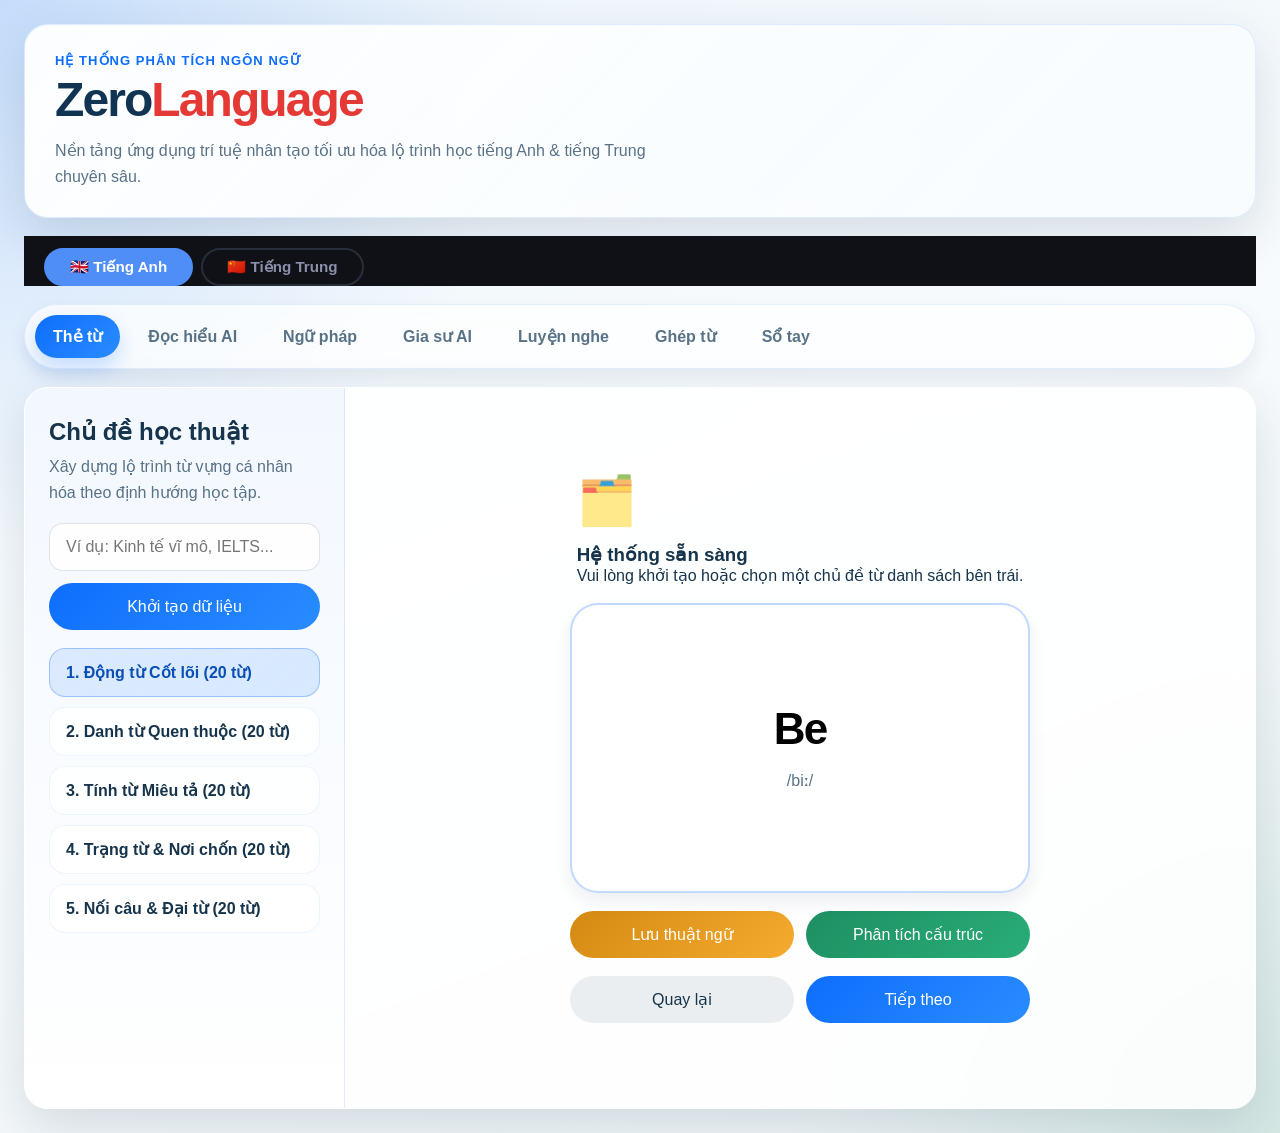
==== commit 0753e0c2: "..." ====
--- a/index.html
+++ b/index.html
@@ -3,8 +3,8 @@
 <head>
     <meta charset="UTF-8">
     <meta name="viewport" content="width=device-width, initial-scale=1.0">
-    <title>ZeroEnglish - Nền Tảng Học Thuật Thông Minh</title>
-    <meta name="description" content="ZeroEnglish - Hệ thống học tiếng Anh ứng dụng AI, tối ưu hóa lộ trình phát triển kỹ năng ngoại ngữ chuyên sâu.">
+    <title>ZeroEnglish & ZeroChinese - Nền Tảng Học Thuật Thông Minh</title>
+    <meta name="description" content="Hệ thống học tiếng Anh và tiếng Trung ứng dụng AI.">
     <link rel="stylesheet" href="style.css">
 </head>
 <body>
@@ -12,48 +12,68 @@
         <header class="navbar">
             <div class="brand-block">
                 <p class="brand-kicker">Hệ Thống Phân Tích Ngôn Ngữ</p>
-                <h1 class="logo">ZeroEnglish</h1>
-                <p class="brand-copy">Nền tảng ứng dụng trí tuệ nhân tạo trong việc tối ưu hóa lộ trình học thuật và phát triển kỹ năng ngoại ngữ chuyên sâu.</p>
+                <h1 class="logo">Zero<span style="color:var(--accent-secondary,#e53935)">Language</span></h1>
+                <p class="brand-copy">Nền tảng ứng dụng trí tuệ nhân tạo tối ưu hóa lộ trình học tiếng Anh &amp; tiếng Trung chuyên sâu.</p>
             </div>
         </header>
 
-        <nav class="tabs" aria-label="Điều hướng chính">
+        <!-- ═══════════════ LANGUAGE SWITCHER ════════════════ -->
+        <div class="lang-switcher">
+            <button class="lang-btn active" data-lang="en" type="button">🇬🇧 Tiếng Anh</button>
+            <button class="lang-btn" data-lang="cn" type="button">🇨🇳 Tiếng Trung</button>
+        </div>
+
+        <!-- ═══════════════ ENGLISH TABS ════════════════════ -->
+        <nav class="tabs lang-panel lang-panel-en" aria-label="Tiếng Anh">
             <button class="tab-btn active" data-target="view-flashcard" type="button">Thẻ từ</button>
             <button class="tab-btn" data-target="view-reading" type="button">Đọc hiểu AI</button>
             <button class="tab-btn" data-target="view-grammar" type="button">Ngữ pháp</button>
             <button class="tab-btn" data-target="view-chat" type="button">Gia sư AI</button>
             <button class="tab-btn" data-target="view-listening" type="button">Luyện nghe</button>
-            <button class="tab-btn" data-target="view-matching" type="button">Ghép từ AI</button>
+            <button class="tab-btn" data-target="view-matching" type="button">Ghép từ</button>
             <button class="tab-btn" data-target="view-saved" type="button">Sổ tay</button>
         </nav>
 
+        <!-- ═══════════════ CHINESE TABS ════════════════════ -->
+        <nav class="tabs lang-panel lang-panel-cn hidden" aria-label="Tiếng Trung">
+            <button class="tab-btn active" data-target="view-cn-flashcard" type="button">Thẻ từ</button>
+            <button class="tab-btn" data-target="view-cn-reading" type="button">Đọc hiểu AI</button>
+            <button class="tab-btn" data-target="view-cn-listening" type="button">Luyện nghe</button>
+            <button class="tab-btn" data-target="view-cn-matching" type="button">Ghép từ</button>
+            <button class="tab-btn" data-target="view-cn-saved" type="button">Sổ tay</button>
+        </nav>
+
+        <div id="appStatusBanner" class="status-banner hidden"></div>
+
         <main class="app-container">
-            <section id="view-flashcard" class="view-section">
+
+            <!-- ════════════════════════════════════════════════ -->
+            <!--                ENGLISH VIEWS                     -->
+            <!-- ════════════════════════════════════════════════ -->
+
+            <section id="view-flashcard" class="view-section lang-panel lang-panel-en">
                 <aside class="sidebar">
                     <div class="panel-heading">
                         <h2>Chủ đề học thuật</h2>
                         <p>Xây dựng lộ trình từ vựng cá nhân hóa theo định hướng học tập.</p>
                     </div>
                     <div class="input-group">
-                        <input type="text" id="topicInput" placeholder="Ví dụ: Kinh tế vĩ mô, IELTS, Công nghệ...">
-                        <button id="generateBtn" class="btn-primary" type="button">Khởi tạo dữ liệu</button>
+                        <input type="text" id="topicInput" placeholder="Ví dụ: Kinh tế vĩ mô, IELTS...">
+                        <button id="generateBtn" class="btn-primary" data-ai-required="strict" type="button">Khởi tạo dữ liệu</button>
                     </div>
                     <p id="loadingMsg" class="status-note hidden">Hệ thống đang tổng hợp dữ liệu...</p>
                     <ul id="topicList" class="topic-list"></ul>
                 </aside>
-
                 <div class="main-content">
                     <div id="flashcardPlaceholder" class="empty-state-wrapper">
                         <div class="empty-state-icon">🗂️</div>
                         <h3>Hệ thống sẵn sàng</h3>
-                        <p>Vui lòng khởi tạo hoặc chọn một chủ đề học thuật từ danh sách bên trái để bắt đầu quá trình ghi nhớ.</p>
-                    </div>
-
+                        <p>Vui lòng khởi tạo hoặc chọn một chủ đề từ danh sách bên trái.</p>
+                    </div>
                     <div class="content-heading hidden" id="flashcardHeader">
                         <h2 id="currentTopicTitle">Chủ đề hiện tại</h2>
                         <p id="progressText">0 / 0</p>
                     </div>
-
                     <div id="cardContainer" class="flashcard-container hidden">
                         <button id="flashcard" class="flashcard" type="button">
                             <span class="card-face card-front">
@@ -62,21 +82,18 @@
                             </span>
                             <span class="card-face card-back">
                                 <span id="wordVi" class="word-main word-main-vi">Định nghĩa</span>
-                                <span id="wordEx" class="example">Câu ví dụ minh họa ngữ cảnh.</span>
+                                <span id="wordEx" class="example">Câu ví dụ.</span>
                             </span>
                         </button>
                     </div>
-
                     <div id="actionButtons" class="action-buttons hidden">
                         <button id="saveWordBtn" class="btn-warning" type="button">Lưu thuật ngữ</button>
-                        <button id="explainGrammarBtn" class="btn-success" type="button">Phân tích cấu trúc</button>
-                    </div>
-
+                        <button id="explainGrammarBtn" class="btn-success" data-ai-required="strict" type="button">Phân tích cấu trúc</button>
+                    </div>
                     <div id="explanationBox" class="panel-note hidden">
                         <strong>Phân tích ngữ pháp chuyên sâu</strong>
                         <p id="explanationText"></p>
                     </div>
-
                     <div id="controls" class="controls hidden">
                         <button id="prevBtn" class="btn-secondary" type="button">Quay lại</button>
                         <button id="nextBtn" class="btn-primary" type="button">Tiếp theo</button>
@@ -84,7 +101,7 @@
                 </div>
             </section>
 
-            <section id="view-reading" class="view-section hidden flex-col">
+            <section id="view-reading" class="view-section lang-panel lang-panel-en hidden flex-col">
                 <div class="section-head">
                     <div>
                         <h2>Phân tích văn bản</h2>
@@ -96,25 +113,19 @@
                             <option value="medium">Trung cấp (B1-B2)</option>
                             <option value="hard">Cao cấp (C1-C2)</option>
                         </select>
-                        <button id="generateReadingBtn" class="btn-primary" type="button">Khởi tạo văn bản</button>
-                    </div>
-                </div>
-
-                <div id="readingPlaceholder" class="empty-state-wrapper">
-                    <div class="empty-state-icon">📖</div>
-                    <h3>Dữ liệu phân tích trống</h3>
-                    <p>Vui lòng lựa chọn khung năng lực và khởi tạo văn bản để bắt đầu quá trình phân tích ngôn ngữ học thuật.</p>
-                </div>
-
+                        <button id="generateReadingBtn" class="btn-primary" data-ai-required="strict" type="button">Khởi tạo văn bản</button>
+                    </div>
+                </div>
+                <p id="readingLoadingMsg" class="status-note hidden">Đang tạo bài đọc...</p>
                 <div id="readingBox" class="content-box hidden">
                     <h3 id="readingTitle"></h3>
                     <div id="readingContent" class="reading-text"></div>
-                    <button id="toggleTranslationBtn" class="btn-secondary" type="button">Hiển thị bản dịch</button>
+                    <button id="toggleTranslationBtn" class="btn-secondary" type="button">Xem bản dịch đầy đủ</button>
                     <div id="fullTranslationBox" class="full-translation-box hidden"></div>
                 </div>
             </section>
 
-            <section id="view-grammar" class="view-section hidden flex-col">
+            <section id="view-grammar" class="view-section lang-panel lang-panel-en hidden flex-col">
                 <div class="section-head">
                     <div>
                         <h2>Ngữ pháp nền tảng</h2>
@@ -126,84 +137,66 @@
                             <option value="Thì quá khứ đơn">Thì quá khứ đơn</option>
                             <option value="Mệnh đề quan hệ">Mệnh đề quan hệ</option>
                         </select>
-                        <button id="generateGrammarBtn" class="btn-primary" type="button">Biên soạn tài liệu</button>
-                    </div>
-                </div>
-
-                <div id="grammarPlaceholder" class="empty-state-wrapper">
-                    <div class="empty-state-icon">🧩</div>
-                    <h3>Trung tâm dữ liệu cấu trúc</h3>
-                    <p>Chọn chủ đề ngữ pháp cần củng cố kiến thức để hệ thống xuất bản tài liệu hướng dẫn và ví dụ minh họa.</p>
-                </div>
-
+                        <button id="generateGrammarBtn" class="btn-primary" data-ai-required="strict" type="button">Biên soạn tài liệu</button>
+                    </div>
+                </div>
+                <p id="grammarLoadingMsg" class="status-note hidden">Đang biên soạn tài liệu ngữ pháp...</p>
                 <div id="grammarBox" class="content-box hidden">
                     <h3 id="grammarTitle" class="grammar-title"></h3>
-                    <div class="grammar-card">
-                        <h4>Công thức cấu trúc</h4>
-                        <p id="grammarFormula" class="grammar-formula"></p>
-                    </div>
-                    <div class="grammar-card">
-                        <h4>Nguyên tắc sử dụng</h4>
-                        <p id="grammarUsage"></p>
-                    </div>
+                    <div class="grammar-card"><h4>Công thức cấu trúc</h4><p id="grammarFormula" class="grammar-formula"></p></div>
+                    <div class="grammar-card"><h4>Nguyên tắc sử dụng</h4><p id="grammarUsage"></p></div>
                     <ul id="grammarExamples" class="grammar-examples"></ul>
                 </div>
             </section>
 
-            <section id="view-chat" class="view-section hidden flex-col">
+            <section id="view-chat" class="view-section lang-panel lang-panel-en hidden flex-col">
                 <div class="chat-header">
                     <h2>Trung tâm hỗ trợ học thuật</h2>
                     <p>Giải đáp thắc mắc về ngôn ngữ và cấu trúc chuyên sâu 24/7.</p>
                 </div>
                 <div id="chatBox" class="chat-box" aria-live="polite">
                     <div class="message ai-message">
-                        <div class="msg-bubble">
-                            <strong>Hệ thống trực tuyến.</strong><br>
-                            Vui lòng nhập câu hỏi hoặc yêu cầu phân tích ngữ nghĩa để nhận phản hồi từ trợ lý học thuật.
-                        </div>
+                        <div class="msg-bubble"><strong>Hệ thống trực tuyến.</strong><br>Vui lòng nhập câu hỏi để nhận phản hồi từ trợ lý học thuật.</div>
                     </div>
                 </div>
                 <div class="chat-input-area">
                     <input type="text" id="chatInput" placeholder="Nhập yêu cầu truy vấn học thuật...">
-                    <button id="sendChatBtn" class="btn-primary" type="button">Gửi truy vấn</button>
-                </div>
-            </section>
-
-            <section id="view-listening" class="view-section hidden flex-col">
+                    <button id="sendChatBtn" class="btn-primary" data-ai-required="strict" type="button">Gửi truy vấn</button>
+                </div>
+            </section>
+
+            <section id="view-listening" class="view-section lang-panel lang-panel-en hidden flex-col">
                 <div class="section-head">
                     <div>
                         <h2>Kiểm tra thính lực</h2>
-                        <p>Đánh giá năng lực tiếp nhận thông tin qua âm thanh và bài thi kiểm tra.</p>
+                        <p>Đánh giá năng lực tiếp nhận thông tin qua âm thanh.</p>
                     </div>
                     <div class="section-actions">
                         <select id="listenLevelSelect">
                             <option value="easy">Sơ cấp (A1-A2)</option>
                             <option value="medium">Trung cấp (B1-B2)</option>
                         </select>
-                        <button id="generateListenBtn" class="btn-primary" type="button">Khởi tạo bài thi</button>
-                    </div>
-                </div>
-
-                <div id="listeningPlaceholder" class="empty-state-wrapper">
-                    <div class="empty-state-icon">🎧</div>
-                    <h3>Trạm luyện thính giác</h3>
-                    <p>Vui lòng lựa chọn cấp độ và khởi tạo bài kiểm tra để bắt đầu đánh giá năng lực nghe hiểu.</p>
-                </div>
-
+                        <button id="generateListenBtn" class="btn-primary" data-ai-required="strict" type="button">Khởi tạo bài thi</button>
+                    </div>
+                </div>
+                <p id="listenLoadingMsg" class="status-note hidden">Đang tạo bài nghe...</p>
                 <div id="listeningBox" class="content-box hidden">
                     <div class="audio-controls">
-                        <button id="playAudioBtn" class="btn-success" type="button">Phát Audio</button>
-                        <button id="stopAudioBtn" class="btn-danger" type="button">Dừng phát</button>
+                        <button id="playAudioBtn" class="btn-success" type="button">▶ Phát Audio</button>
+                        <button id="pauseAudioBtn" class="btn-secondary" type="button">⏸ Tạm dừng</button>
+                        <button id="stopAudioBtn" class="btn-danger" type="button">⏹ Dừng phát</button>
                     </div>
                     <div id="quizContainer" class="quiz-container"></div>
                     <div class="listen-actions">
                         <button id="submitQuizBtn" class="btn-primary" type="button">Hoàn thành bài</button>
+                        <button id="showTranscriptBtn" class="btn-secondary hidden" type="button">Xem lời thoại</button>
                     </div>
                     <div id="quizResult" class="quiz-result hidden"></div>
-                </div>
-            </section>
-
-            <section id="view-matching" class="view-section hidden flex-col">
+                    <div id="transcriptBox" class="transcript-box hidden"></div>
+                </div>
+            </section>
+
+            <section id="view-matching" class="view-section lang-panel lang-panel-en hidden flex-col">
                 <div class="section-head">
                     <div>
                         <h2>Ghép từ phản xạ</h2>
@@ -212,48 +205,189 @@
                     <div class="section-actions">
                         <select id="matchingLevelSelect">
                             <option value="easy">Cơ bản</option>
+                            <option value="medium">Trung cấp</option>
                             <option value="hard">Chuyên sâu</option>
                         </select>
                         <button id="generateMatchingBtn" class="btn-primary" type="button">Thiết lập dữ liệu</button>
                     </div>
                 </div>
-
-                <div id="matchingPlaceholder" class="empty-state-wrapper">
-                    <div class="empty-state-icon">🔗</div>
-                    <h3>Dữ liệu ghép cặp chưa sẵn sàng</h3>
-                    <p>Khởi tạo bảng ghép để bắt đầu luyện tập phản xạ kết nối thuật ngữ và định nghĩa tương ứng.</p>
-                </div>
-
+                <p id="matchingLoadingMsg" class="status-note hidden">Đang tải bộ ghép từ...</p>
                 <div id="matchingBox" class="content-box hidden">
+                    <div class="matching-header">
+                        <span id="matchingProgressText">0 / 0 cặp đúng</span>
+                        <button id="resetMatchingBtn" class="btn-secondary" type="button">Trộn lại</button>
+                    </div>
                     <div class="matching-board">
-                        <div class="matching-column">
-                            <h3>Thuật ngữ</h3>
-                            <div id="matchingEnList" class="matching-list"></div>
-                        </div>
-                        <div class="matching-column">
-                            <h3>Định nghĩa</h3>
-                            <div id="matchingViList" class="matching-list"></div>
-                        </div>
+                        <div class="matching-column"><h3>Tiếng Anh</h3><div id="matchingEnList" class="matching-list"></div></div>
+                        <div class="matching-column"><h3>Tiếng Việt</h3><div id="matchingViList" class="matching-list"></div></div>
                     </div>
                     <div id="matchingFeedback" class="matching-feedback">Vui lòng chọn các cặp từ tương ứng.</div>
                 </div>
             </section>
 
-            <section id="view-saved" class="view-section hidden flex-col">
+            <section id="view-saved" class="view-section lang-panel lang-panel-en hidden flex-col">
                 <div class="saved-header">
                     <div>
-                        <h2>Sổ tay thuật ngữ chuyên sâu</h2>
-                        <p>Danh sách các thuật ngữ trọng tâm được lưu trữ phục vụ quá trình ôn tập định kỳ.</p>
+                        <h2>Sổ tay thuật ngữ Tiếng Anh</h2>
+                        <p>Danh sách các thuật ngữ trọng tâm đã lưu.</p>
                     </div>
                     <button id="clearSavedBtn" class="btn-danger" type="button">Xóa toàn bộ</button>
                 </div>
-                <div id="savedWordsGrid" class="saved-grid">
-                    </div>
-            </section>
+                <div id="savedWordsGrid" class="saved-grid"></div>
+            </section>
+
+            <!-- ════════════════════════════════════════════════ -->
+            <!--                CHINESE VIEWS                     -->
+            <!-- ════════════════════════════════════════════════ -->
+
+            <section id="view-cn-flashcard" class="view-section lang-panel lang-panel-cn hidden">
+                <aside class="sidebar">
+                    <div class="panel-heading">
+                        <h2>主题 — Chủ đề</h2>
+                        <p>Học từ vựng tiếng Trung theo chủ đề.</p>
+                    </div>
+                    <div class="input-group">
+                        <input type="text" id="cnTopicInput" placeholder="Ví dụ: Ẩm thực, Du lịch, Kinh doanh...">
+                        <button id="cnGenerateBtn" class="btn-primary" data-ai-required="strict" type="button">Khởi tạo từ AI</button>
+                    </div>
+                    <p id="cnLoadingMsg" class="status-note hidden">Đang tổng hợp từ tiếng Trung...</p>
+                    <ul id="cnTopicList" class="topic-list"></ul>
+                </aside>
+                <div class="main-content">
+                    <div id="cnFlashcardPlaceholder" class="empty-state-wrapper">
+                        <div class="empty-state-icon">🀄</div>
+                        <h3>Hệ thống sẵn sàng</h3>
+                        <p>Chọn hoặc tạo chủ đề tiếng Trung để bắt đầu học.</p>
+                    </div>
+                    <div class="content-heading hidden" id="cnFlashcardHeader">
+                        <h2 id="cnCurrentTopicTitle">Chủ đề hiện tại</h2>
+                        <p id="cnProgressText">0 / 0</p>
+                    </div>
+                    <div id="cnCardContainer" class="flashcard-container hidden">
+                        <button id="cnFlashcard" class="flashcard" type="button">
+                            <span class="card-face card-front">
+                                <span id="cnWordZh" class="word-main" style="font-size:2.4rem;letter-spacing:0.1em;">汉字</span>
+                                <span id="cnWordPro" class="word-pro">pīnyīn</span>
+                            </span>
+                            <span class="card-face card-back">
+                                <span id="cnWordVi" class="word-main word-main-vi">Nghĩa tiếng Việt</span>
+                                <span id="cnWordEx" class="example">Câu ví dụ.</span>
+                            </span>
+                        </button>
+                    </div>
+                    <div id="cnActionButtons" class="action-buttons hidden">
+                        <button id="cnSaveWordBtn" class="btn-warning" type="button">Lưu từ</button>
+                        <button id="cnExplainBtn" class="btn-success" data-ai-required="strict" type="button">Phân tích câu</button>
+                    </div>
+                    <div id="cnExplanationBox" class="panel-note hidden">
+                        <strong>Phân tích câu tiếng Trung</strong>
+                        <p id="cnExplanationText"></p>
+                    </div>
+                    <div id="cnControls" class="controls hidden">
+                        <button id="cnPrevBtn" class="btn-secondary" type="button">Quay lại</button>
+                        <button id="cnNextBtn" class="btn-primary" type="button">Tiếp theo</button>
+                    </div>
+                </div>
+            </section>
+
+            <section id="view-cn-reading" class="view-section lang-panel lang-panel-cn hidden flex-col">
+                <div class="section-head">
+                    <div>
+                        <h2>阅读理解 — Đọc hiểu</h2>
+                        <p>Đọc văn bản tiếng Trung và tra nghĩa từng từ.</p>
+                    </div>
+                    <div class="section-actions">
+                        <select id="cnLevelSelect">
+                            <option value="easy">Sơ cấp (HSK 1-2)</option>
+                            <option value="medium">Trung cấp (HSK 3-4)</option>
+                            <option value="hard">Cao cấp (HSK 5-6)</option>
+                        </select>
+                        <button id="cnGenerateReadingBtn" class="btn-primary" data-ai-required="strict" type="button">Tạo bài đọc</button>
+                    </div>
+                </div>
+                <p id="cnReadingLoadingMsg" class="status-note hidden">Đang tạo bài đọc tiếng Trung...</p>
+                <div id="cnReadingBox" class="content-box hidden">
+                    <h3 id="cnReadingTitle"></h3>
+                    <div id="cnReadingContent" class="reading-text cn-text"></div>
+                    <button id="cnToggleTranslationBtn" class="btn-secondary" type="button">Xem bản dịch đầy đủ</button>
+                    <div id="cnFullTranslationBox" class="full-translation-box hidden"></div>
+                </div>
+            </section>
+
+            <section id="view-cn-listening" class="view-section lang-panel lang-panel-cn hidden flex-col">
+                <div class="section-head">
+                    <div>
+                        <h2>听力练习 — Luyện nghe</h2>
+                        <p>Nghe tiếng Trung và trả lời câu hỏi trắc nghiệm.</p>
+                    </div>
+                    <div class="section-actions">
+                        <select id="cnListenLevelSelect">
+                            <option value="easy">Sơ cấp (HSK 1-2)</option>
+                            <option value="medium">Trung cấp (HSK 3-4)</option>
+                        </select>
+                        <button id="cnGenerateListenBtn" class="btn-primary" data-ai-required="strict" type="button">Tạo bài nghe</button>
+                    </div>
+                </div>
+                <p id="cnListenLoadingMsg" class="status-note hidden">Đang tạo bài nghe tiếng Trung...</p>
+                <div id="cnListeningBox" class="content-box hidden">
+                    <div class="audio-controls">
+                        <button id="cnPlayAudioBtn" class="btn-success" type="button">▶ Phát Audio</button>
+                        <button id="cnStopAudioBtn" class="btn-danger" type="button">⏹ Dừng phát</button>
+                    </div>
+                    <div id="cnQuizContainer" class="quiz-container"></div>
+                    <div class="listen-actions">
+                        <button id="cnSubmitQuizBtn" class="btn-primary" type="button">Hoàn thành bài</button>
+                        <button id="cnShowTranscriptBtn" class="btn-secondary hidden" type="button">Xem lời thoại</button>
+                    </div>
+                    <div id="cnQuizResult" class="quiz-result hidden"></div>
+                    <div id="cnTranscriptBox" class="transcript-box cn-text hidden"></div>
+                </div>
+            </section>
+
+            <section id="view-cn-matching" class="view-section lang-panel lang-panel-cn hidden flex-col">
+                <div class="section-head">
+                    <div>
+                        <h2>配对练习 — Ghép từ</h2>
+                        <p>Ghép chữ Hán với nghĩa tiếng Việt tương ứng.</p>
+                    </div>
+                    <div class="section-actions">
+                        <select id="cnMatchingLevelSelect">
+                            <option value="easy">Cơ bản</option>
+                            <option value="medium">Trung cấp</option>
+                            <option value="hard">Chuyên sâu</option>
+                        </select>
+                        <button id="cnGenerateMatchingBtn" class="btn-primary" type="button">Thiết lập dữ liệu</button>
+                    </div>
+                </div>
+                <p id="cnMatchingLoadingMsg" class="status-note hidden">Đang tải bộ ghép từ...</p>
+                <div id="cnMatchingBox" class="content-box hidden">
+                    <div class="matching-header">
+                        <span id="cnMatchingProgressText">0 / 0 cặp đúng</span>
+                        <button id="cnResetMatchingBtn" class="btn-secondary" type="button">Trộn lại</button>
+                    </div>
+                    <div class="matching-board">
+                        <div class="matching-column"><h3>Chữ Hán</h3><div id="cnMatchingZhList" class="matching-list cn-text"></div></div>
+                        <div class="matching-column"><h3>Tiếng Việt</h3><div id="cnMatchingViList" class="matching-list"></div></div>
+                    </div>
+                    <div id="cnMatchingFeedback" class="matching-feedback">Vui lòng chọn các cặp từ tương ứng.</div>
+                </div>
+            </section>
+
+            <section id="view-cn-saved" class="view-section lang-panel lang-panel-cn hidden flex-col">
+                <div class="saved-header">
+                    <div>
+                        <h2>生词本 — Sổ tay Tiếng Trung</h2>
+                        <p>Danh sách các từ tiếng Trung đã lưu.</p>
+                    </div>
+                    <button id="cnClearSavedBtn" class="btn-danger" type="button">Xóa toàn bộ</button>
+                </div>
+                <div id="cnSavedWordsGrid" class="saved-grid"></div>
+            </section>
+
         </main>
     </div>
 
     <div id="tooltip" class="tooltip hidden">Định nghĩa</div>
     <script defer src="script.js"></script>
 </body>
-</html>+</html>
--- a/style.css
+++ b/style.css
@@ -1,3 +1,4 @@
+
 :root {
     --bg-main: #eff4f8;
     --bg-card: rgba(255, 255, 255, 0.88);
@@ -15,14 +16,14 @@
     --radius-lg: 24px;
     --radius-md: 18px;
     --radius-sm: 12px;
-    --font-ui: "Segoe UI Variable", "Trebuchet MS", "Verdana", sans-serif;
+    --font-ui: 'Be Vietnam Pro', sans-serif;
 }
 
 * {
     box-sizing: border-box;
     margin: 0;
     padding: 0;
-    font-family: var(--font-ui);
+    font-family: var(--font-ui); /* Áp dụng font cho toàn web */
 }
 
 body {
@@ -299,15 +300,20 @@
 .card-face {
     position: absolute;
     inset: 0;
+    display: flex;
+    flex-direction: column;
+    align-items: center;
+    justify-content: center;
+    gap: 12px;
+    padding: 25px;
+    border-radius: 28px;
     backface-visibility: hidden !important;
     -webkit-backface-visibility: hidden !important;
-    display: flex;
-    flex-direction: column;
-    align-items: center;
-    justify-content: center;
-    padding: 25px;
-    border-radius: 28px;
-    overflow: hidden; /* Fix tràn chữ ra ngoài thẻ */
+    text-align: center;
+    box-shadow: var(--shadow-sm);
+    overflow: hidden;
+    /* Ép trình duyệt render phẳng để chống lỗi hiển thị */
+    transform: translateZ(0); 
 }
 
 /* FIX: Tràn chữ mặt trước và mất chữ mặt sau */
@@ -329,10 +335,16 @@
     color: inherit;
 }
 
-.card-front { background: #fff; z-index: 2; transform: rotateY(0deg); }
-.card-back { 
-    background: linear-gradient(135deg, var(--blue), var(--blue-deep)); 
-    color: #fff !important; /* Đảm bảo chữ trắng nổi bật trên nền xanh */
+.card-front {
+    background: #ffffff;
+    border: 2px solid rgba(13, 110, 253, 0.25); /* Viền xanh nhạt chuyên nghiệp */
+    z-index: 2;
+    transform: rotateY(0deg);
+}
+.card-back {
+    background: linear-gradient(135deg, var(--blue), var(--blue-deep));
+    border: 2px solid rgba(255, 255, 255, 0.2); /* Viền trắng mờ tinh tế */
+    color: #fff !important;
     transform: rotateY(180deg);
 }
 
@@ -887,6 +899,9 @@
         font-size: 18px;
     }
 }
+.flashcard:hover .card-front {
+    border-color: var(--blue);
+}
 /* --- TRẠNG THÁI RỖNG (EMPTY STATE) --- */
 .empty-state {
     display: flex;
@@ -930,4 +945,95 @@
 button {
     white-space: nowrap;
     flex-shrink: 0;
-}+}
+/* ─── Language Switcher ──────────────────────────────── */
+.lang-switcher {
+    display: flex;
+    gap: 0.5rem;
+    padding: 0.75rem 1.25rem 0;
+    background: var(--bg-primary, #0f1117);
+}
+.lang-btn {
+    padding: 0.5rem 1.5rem;
+    border: 2px solid var(--border-color, #2a2d3a);
+    border-radius: 999px;
+    background: transparent;
+    color: var(--text-secondary, #8b8fa8);
+    font-size: 0.95rem;
+    font-weight: 600;
+    cursor: pointer;
+    transition: all 0.2s;
+}
+.lang-btn.active {
+    background: var(--accent-primary, #4f8ef7);
+    border-color: var(--accent-primary, #4f8ef7);
+    color: #fff;
+}
+.lang-btn:hover:not(.active) {
+    border-color: var(--accent-primary, #4f8ef7);
+    color: var(--accent-primary, #4f8ef7);
+}
+
+/* ─── Chinese text larger font ───────────────────────── */
+.cn-text, .cn-text button {
+    font-size: 1.1rem;
+    letter-spacing: 0.05em;
+    line-height: 1.9;
+}
+
+/* ─── Matching header row ────────────────────────────── */
+.matching-header {
+    display: flex;
+    justify-content: space-between;
+    align-items: center;
+    margin-bottom: 0.75rem;
+}
+
+/* ─── Transcript box ─────────────────────────────────── */
+.transcript-box {
+    background: var(--bg-secondary, #1a1d2a);
+    border: 1px solid var(--border-color, #2a2d3a);
+    border-radius: 10px;
+    padding: 1rem 1.25rem;
+    margin-top: 1rem;
+    line-height: 1.8;
+    color: var(--text-primary, #e8eaf6);
+}
+
+/* ─── Chinese saved word card ────────────────────────── */
+.saved-word-card .saved-zh {
+    display: block;
+    font-size: 1.8rem;
+    font-weight: 700;
+    letter-spacing: 0.12em;
+    color: var(--accent-primary, #4f8ef7);
+    margin-bottom: 0.2rem;
+}
+.saved-word-card .saved-pro {
+    display: block;
+    font-size: 0.9rem;
+    color: var(--text-muted, #5a5e7a);
+    margin-bottom: 0.3rem;
+}
+.saved-word-card .saved-vi {
+    display: block;
+    font-size: 1rem;
+    font-weight: 600;
+    color: var(--text-secondary, #8b8fa8);
+    margin-bottom: 0.3rem;
+}
+.saved-word-card .saved-ex {
+    display: block;
+    font-size: 0.82rem;
+    color: var(--text-muted, #5a5e7a);
+    line-height: 1.6;
+}
+
+/* ─── Status note ────────────────────────────────────── */
+#readingLoadingMsg, #cnReadingLoadingMsg,
+#listenLoadingMsg, #cnListenLoadingMsg,
+#matchingLoadingMsg, #cnMatchingLoadingMsg,
+#grammarLoadingMsg, #cnLoadingMsg, #loadingMsg {
+    text-align: center;
+    padding: 0.5rem;
+}
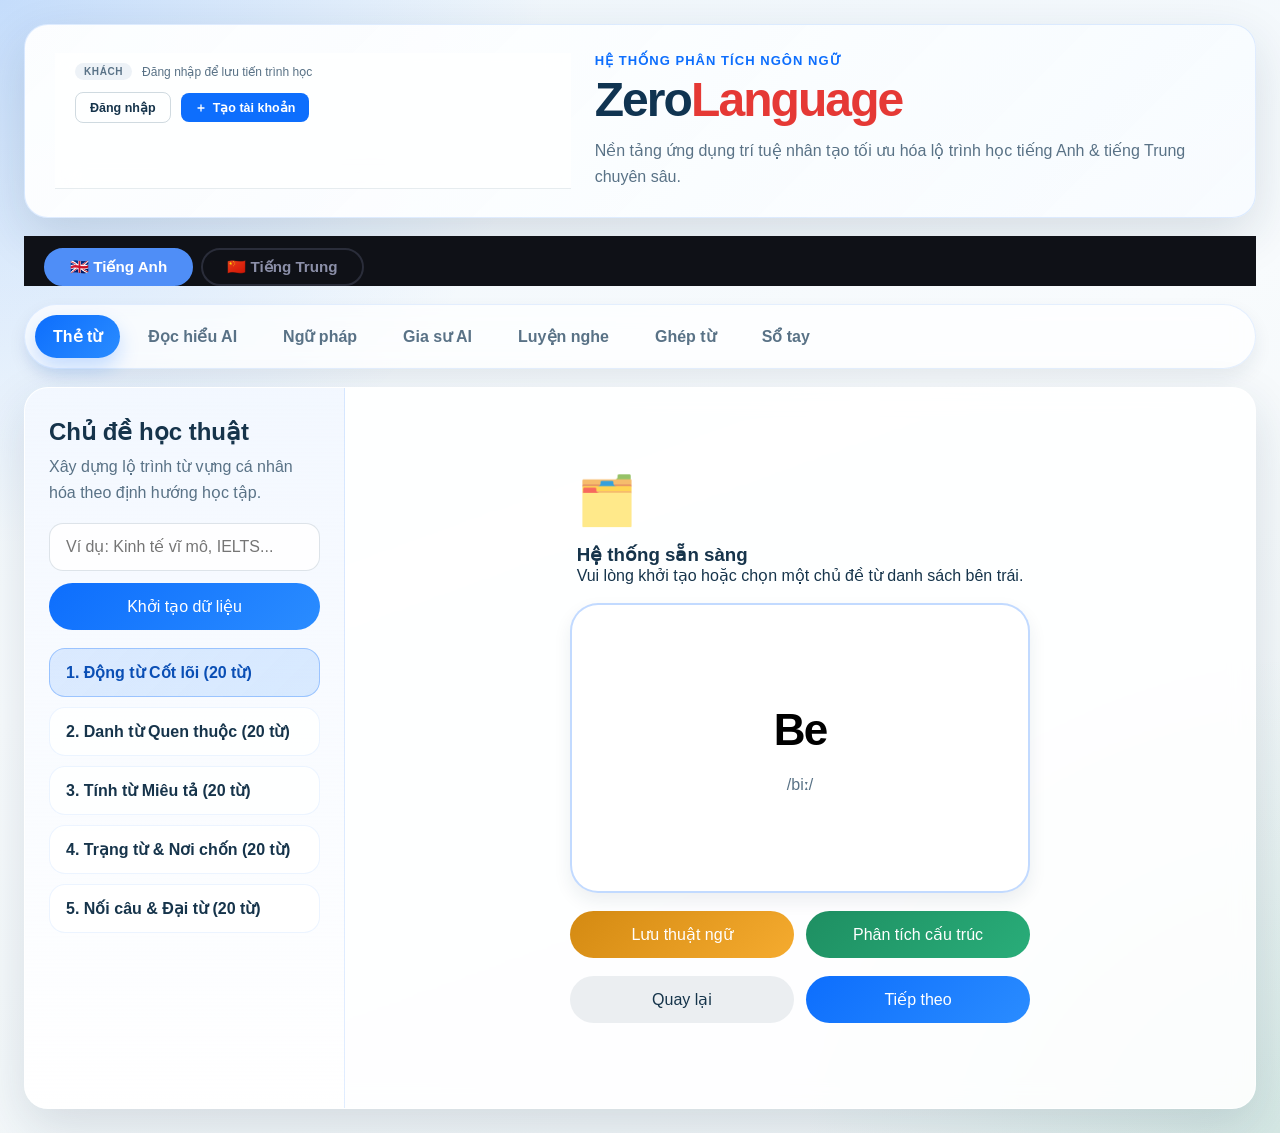
==== commit 5f6c6ef3: "..." ====
--- a/index.html
+++ b/index.html
@@ -389,5 +389,6 @@
 
     <div id="tooltip" class="tooltip hidden">Định nghĩa</div>
     <script defer src="script.js"></script>
+    <script src="auth.js"></script>
 </body>
 </html>
--- a/style.css
+++ b/style.css
@@ -302,8 +302,11 @@
     inset: 0;
     display: flex;
     flex-direction: column;
+    
+    /* Thuộc tính xịn sò: Chữ ngắn thì nó căn giữa thẻ, chữ dài quá thì nó tự đẩy lên sát top để cuộn xuống, tuyệt đối không bị mất phần đầu */
+    justify-content: safe center; 
+    
     align-items: center;
-    justify-content: center;
     gap: 12px;
     padding: 25px;
     border-radius: 28px;
@@ -311,30 +314,27 @@
     -webkit-backface-visibility: hidden !important;
     text-align: center;
     box-shadow: var(--shadow-sm);
-    overflow: hidden;
-    /* Ép trình duyệt render phẳng để chống lỗi hiển thị */
+    
+    /* Bật thanh cuộn dọc khi nội dung vượt quá chiều cao thẻ */
+    overflow-y: auto; 
+    overflow-x: hidden;
     transform: translateZ(0); 
 }
-
 /* FIX: Tràn chữ mặt trước và mất chữ mặt sau */
 .word-main {
-    font-size: clamp(20px, 4vw, 38px); 
+    font-size: clamp(20px, 4vw, 38px);
     font-weight: 800;
-    line-height: 1.2;
+    line-height: 1.4 !important; 
     width: 100%;
     text-align: center;
     word-wrap: break-word;
+    overflow-wrap: break-word; 
     
-    /* FIX CẢNH BÁO VS CODE & TRÀN CHỮ */
-    display: -webkit-box;
-    -webkit-line-clamp: 4; /* Cho Webkit (Chrome, Cốc Cốc, Safari) */
-    line-clamp: 4;         /* Thuộc tính tiêu chuẩn (Xóa lỗi xanh) */
-    -webkit-box-orient: vertical;
+    display: block !important; 
+    overflow: visible !important; 
     
-    overflow: hidden;
     color: inherit;
 }
-
 .card-front {
     background: #ffffff;
     border: 2px solid rgba(13, 110, 253, 0.25); /* Viền xanh nhạt chuyên nghiệp */
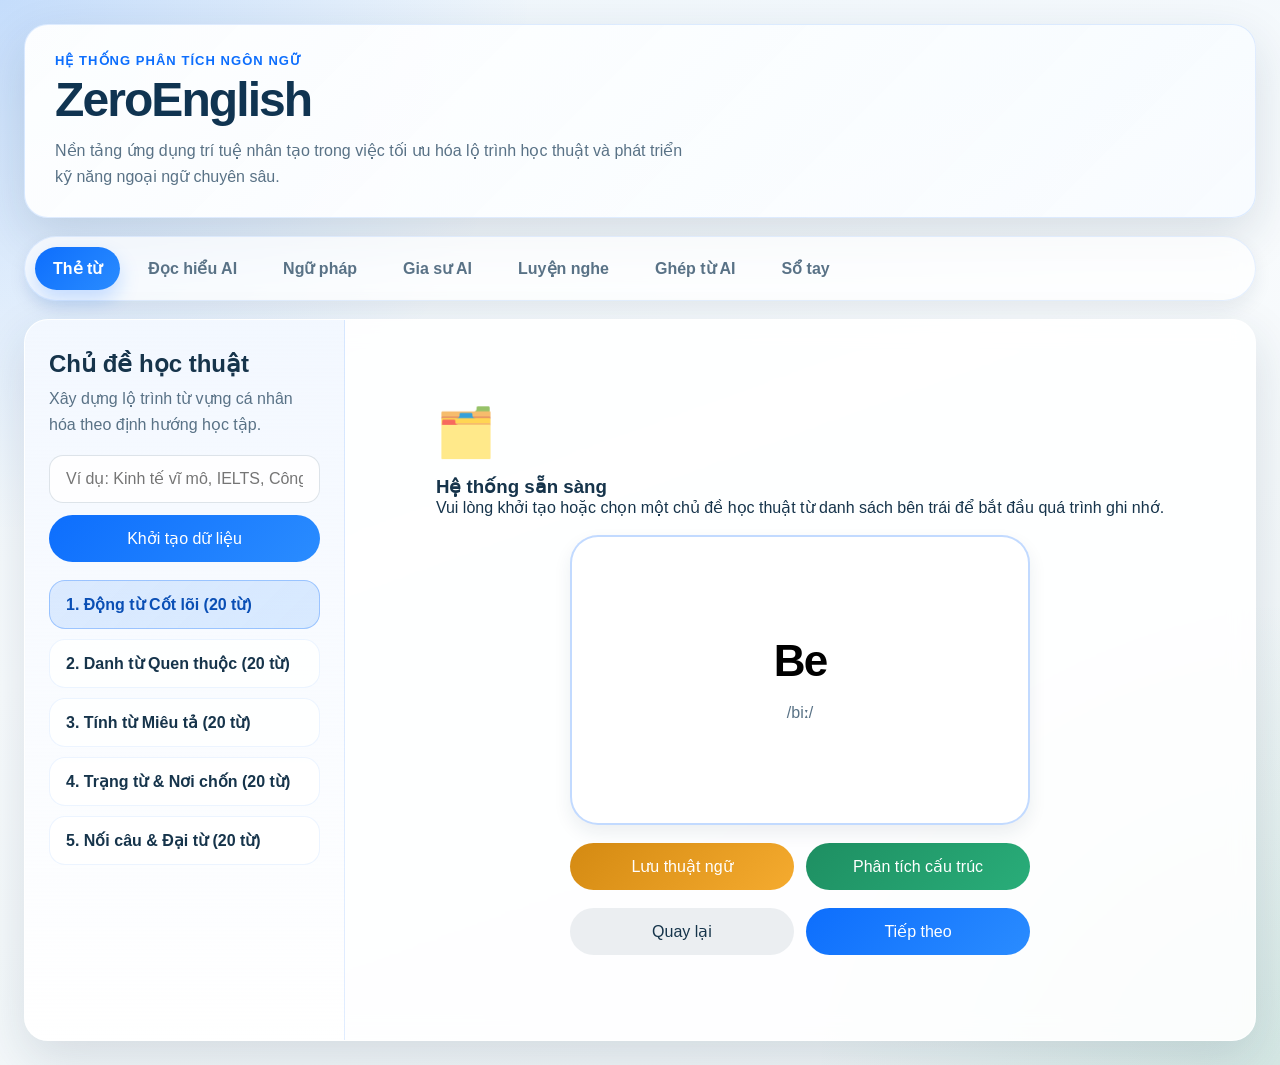
==== commit 9ae822ec: "..." ====
--- a/index.html
+++ b/index.html
@@ -3,8 +3,8 @@
 <head>
     <meta charset="UTF-8">
     <meta name="viewport" content="width=device-width, initial-scale=1.0">
-    <title>ZeroEnglish & ZeroChinese - Nền Tảng Học Thuật Thông Minh</title>
-    <meta name="description" content="Hệ thống học tiếng Anh và tiếng Trung ứng dụng AI.">
+    <title>ZeroEnglish - Nền Tảng Học Thuật Thông Minh</title>
+    <meta name="description" content="ZeroEnglish - Hệ thống học tiếng Anh ứng dụng AI, tối ưu hóa lộ trình phát triển kỹ năng ngoại ngữ chuyên sâu.">
     <link rel="stylesheet" href="style.css">
 </head>
 <body>
@@ -12,68 +12,48 @@
         <header class="navbar">
             <div class="brand-block">
                 <p class="brand-kicker">Hệ Thống Phân Tích Ngôn Ngữ</p>
-                <h1 class="logo">Zero<span style="color:var(--accent-secondary,#e53935)">Language</span></h1>
-                <p class="brand-copy">Nền tảng ứng dụng trí tuệ nhân tạo tối ưu hóa lộ trình học tiếng Anh &amp; tiếng Trung chuyên sâu.</p>
+                <h1 class="logo">ZeroEnglish</h1>
+                <p class="brand-copy">Nền tảng ứng dụng trí tuệ nhân tạo trong việc tối ưu hóa lộ trình học thuật và phát triển kỹ năng ngoại ngữ chuyên sâu.</p>
             </div>
         </header>
 
-        <!-- ═══════════════ LANGUAGE SWITCHER ════════════════ -->
-        <div class="lang-switcher">
-            <button class="lang-btn active" data-lang="en" type="button">🇬🇧 Tiếng Anh</button>
-            <button class="lang-btn" data-lang="cn" type="button">🇨🇳 Tiếng Trung</button>
-        </div>
-
-        <!-- ═══════════════ ENGLISH TABS ════════════════════ -->
-        <nav class="tabs lang-panel lang-panel-en" aria-label="Tiếng Anh">
+        <nav class="tabs" aria-label="Điều hướng chính">
             <button class="tab-btn active" data-target="view-flashcard" type="button">Thẻ từ</button>
             <button class="tab-btn" data-target="view-reading" type="button">Đọc hiểu AI</button>
             <button class="tab-btn" data-target="view-grammar" type="button">Ngữ pháp</button>
             <button class="tab-btn" data-target="view-chat" type="button">Gia sư AI</button>
             <button class="tab-btn" data-target="view-listening" type="button">Luyện nghe</button>
-            <button class="tab-btn" data-target="view-matching" type="button">Ghép từ</button>
+            <button class="tab-btn" data-target="view-matching" type="button">Ghép từ AI</button>
             <button class="tab-btn" data-target="view-saved" type="button">Sổ tay</button>
         </nav>
 
-        <!-- ═══════════════ CHINESE TABS ════════════════════ -->
-        <nav class="tabs lang-panel lang-panel-cn hidden" aria-label="Tiếng Trung">
-            <button class="tab-btn active" data-target="view-cn-flashcard" type="button">Thẻ từ</button>
-            <button class="tab-btn" data-target="view-cn-reading" type="button">Đọc hiểu AI</button>
-            <button class="tab-btn" data-target="view-cn-listening" type="button">Luyện nghe</button>
-            <button class="tab-btn" data-target="view-cn-matching" type="button">Ghép từ</button>
-            <button class="tab-btn" data-target="view-cn-saved" type="button">Sổ tay</button>
-        </nav>
-
-        <div id="appStatusBanner" class="status-banner hidden"></div>
-
         <main class="app-container">
-
-            <!-- ════════════════════════════════════════════════ -->
-            <!--                ENGLISH VIEWS                     -->
-            <!-- ════════════════════════════════════════════════ -->
-
-            <section id="view-flashcard" class="view-section lang-panel lang-panel-en">
+            <section id="view-flashcard" class="view-section">
                 <aside class="sidebar">
                     <div class="panel-heading">
                         <h2>Chủ đề học thuật</h2>
                         <p>Xây dựng lộ trình từ vựng cá nhân hóa theo định hướng học tập.</p>
                     </div>
                     <div class="input-group">
-                        <input type="text" id="topicInput" placeholder="Ví dụ: Kinh tế vĩ mô, IELTS...">
-                        <button id="generateBtn" class="btn-primary" data-ai-required="strict" type="button">Khởi tạo dữ liệu</button>
+                        <input type="text" id="topicInput" placeholder="Ví dụ: Kinh tế vĩ mô, IELTS, Công nghệ...">
+                        <button id="generateBtn" class="btn-primary" type="button">Khởi tạo dữ liệu</button>
                     </div>
                     <p id="loadingMsg" class="status-note hidden">Hệ thống đang tổng hợp dữ liệu...</p>
                     <ul id="topicList" class="topic-list"></ul>
                 </aside>
+
                 <div class="main-content">
                     <div id="flashcardPlaceholder" class="empty-state-wrapper">
                         <div class="empty-state-icon">🗂️</div>
                         <h3>Hệ thống sẵn sàng</h3>
-                        <p>Vui lòng khởi tạo hoặc chọn một chủ đề từ danh sách bên trái.</p>
-                    </div>
+                        <p>Vui lòng khởi tạo hoặc chọn một chủ đề học thuật từ danh sách bên trái để bắt đầu quá trình ghi nhớ.</p>
+                    </div>
+
                     <div class="content-heading hidden" id="flashcardHeader">
                         <h2 id="currentTopicTitle">Chủ đề hiện tại</h2>
                         <p id="progressText">0 / 0</p>
                     </div>
+
                     <div id="cardContainer" class="flashcard-container hidden">
                         <button id="flashcard" class="flashcard" type="button">
                             <span class="card-face card-front">
@@ -82,18 +62,21 @@
                             </span>
                             <span class="card-face card-back">
                                 <span id="wordVi" class="word-main word-main-vi">Định nghĩa</span>
-                                <span id="wordEx" class="example">Câu ví dụ.</span>
+                                <span id="wordEx" class="example">Câu ví dụ minh họa ngữ cảnh.</span>
                             </span>
                         </button>
                     </div>
+
                     <div id="actionButtons" class="action-buttons hidden">
                         <button id="saveWordBtn" class="btn-warning" type="button">Lưu thuật ngữ</button>
-                        <button id="explainGrammarBtn" class="btn-success" data-ai-required="strict" type="button">Phân tích cấu trúc</button>
-                    </div>
+                        <button id="explainGrammarBtn" class="btn-success" type="button">Phân tích cấu trúc</button>
+                    </div>
+
                     <div id="explanationBox" class="panel-note hidden">
                         <strong>Phân tích ngữ pháp chuyên sâu</strong>
                         <p id="explanationText"></p>
                     </div>
+
                     <div id="controls" class="controls hidden">
                         <button id="prevBtn" class="btn-secondary" type="button">Quay lại</button>
                         <button id="nextBtn" class="btn-primary" type="button">Tiếp theo</button>
@@ -101,7 +84,7 @@
                 </div>
             </section>
 
-            <section id="view-reading" class="view-section lang-panel lang-panel-en hidden flex-col">
+            <section id="view-reading" class="view-section hidden flex-col">
                 <div class="section-head">
                     <div>
                         <h2>Phân tích văn bản</h2>
@@ -113,19 +96,25 @@
                             <option value="medium">Trung cấp (B1-B2)</option>
                             <option value="hard">Cao cấp (C1-C2)</option>
                         </select>
-                        <button id="generateReadingBtn" class="btn-primary" data-ai-required="strict" type="button">Khởi tạo văn bản</button>
-                    </div>
-                </div>
-                <p id="readingLoadingMsg" class="status-note hidden">Đang tạo bài đọc...</p>
+                        <button id="generateReadingBtn" class="btn-primary" type="button">Khởi tạo văn bản</button>
+                    </div>
+                </div>
+
+                <div id="readingPlaceholder" class="empty-state-wrapper">
+                    <div class="empty-state-icon">📖</div>
+                    <h3>Dữ liệu phân tích trống</h3>
+                    <p>Vui lòng lựa chọn khung năng lực và khởi tạo văn bản để bắt đầu quá trình phân tích ngôn ngữ học thuật.</p>
+                </div>
+
                 <div id="readingBox" class="content-box hidden">
                     <h3 id="readingTitle"></h3>
                     <div id="readingContent" class="reading-text"></div>
-                    <button id="toggleTranslationBtn" class="btn-secondary" type="button">Xem bản dịch đầy đủ</button>
+                    <button id="toggleTranslationBtn" class="btn-secondary" type="button">Hiển thị bản dịch</button>
                     <div id="fullTranslationBox" class="full-translation-box hidden"></div>
                 </div>
             </section>
 
-            <section id="view-grammar" class="view-section lang-panel lang-panel-en hidden flex-col">
+            <section id="view-grammar" class="view-section hidden flex-col">
                 <div class="section-head">
                     <div>
                         <h2>Ngữ pháp nền tảng</h2>
@@ -137,66 +126,84 @@
                             <option value="Thì quá khứ đơn">Thì quá khứ đơn</option>
                             <option value="Mệnh đề quan hệ">Mệnh đề quan hệ</option>
                         </select>
-                        <button id="generateGrammarBtn" class="btn-primary" data-ai-required="strict" type="button">Biên soạn tài liệu</button>
-                    </div>
-                </div>
-                <p id="grammarLoadingMsg" class="status-note hidden">Đang biên soạn tài liệu ngữ pháp...</p>
+                        <button id="generateGrammarBtn" class="btn-primary" type="button">Biên soạn tài liệu</button>
+                    </div>
+                </div>
+
+                <div id="grammarPlaceholder" class="empty-state-wrapper">
+                    <div class="empty-state-icon">🧩</div>
+                    <h3>Trung tâm dữ liệu cấu trúc</h3>
+                    <p>Chọn chủ đề ngữ pháp cần củng cố kiến thức để hệ thống xuất bản tài liệu hướng dẫn và ví dụ minh họa.</p>
+                </div>
+
                 <div id="grammarBox" class="content-box hidden">
                     <h3 id="grammarTitle" class="grammar-title"></h3>
-                    <div class="grammar-card"><h4>Công thức cấu trúc</h4><p id="grammarFormula" class="grammar-formula"></p></div>
-                    <div class="grammar-card"><h4>Nguyên tắc sử dụng</h4><p id="grammarUsage"></p></div>
+                    <div class="grammar-card">
+                        <h4>Công thức cấu trúc</h4>
+                        <p id="grammarFormula" class="grammar-formula"></p>
+                    </div>
+                    <div class="grammar-card">
+                        <h4>Nguyên tắc sử dụng</h4>
+                        <p id="grammarUsage"></p>
+                    </div>
                     <ul id="grammarExamples" class="grammar-examples"></ul>
                 </div>
             </section>
 
-            <section id="view-chat" class="view-section lang-panel lang-panel-en hidden flex-col">
+            <section id="view-chat" class="view-section hidden flex-col">
                 <div class="chat-header">
                     <h2>Trung tâm hỗ trợ học thuật</h2>
                     <p>Giải đáp thắc mắc về ngôn ngữ và cấu trúc chuyên sâu 24/7.</p>
                 </div>
                 <div id="chatBox" class="chat-box" aria-live="polite">
                     <div class="message ai-message">
-                        <div class="msg-bubble"><strong>Hệ thống trực tuyến.</strong><br>Vui lòng nhập câu hỏi để nhận phản hồi từ trợ lý học thuật.</div>
+                        <div class="msg-bubble">
+                            <strong>Hệ thống trực tuyến.</strong><br>
+                            Vui lòng nhập câu hỏi hoặc yêu cầu phân tích ngữ nghĩa để nhận phản hồi từ trợ lý học thuật.
+                        </div>
                     </div>
                 </div>
                 <div class="chat-input-area">
                     <input type="text" id="chatInput" placeholder="Nhập yêu cầu truy vấn học thuật...">
-                    <button id="sendChatBtn" class="btn-primary" data-ai-required="strict" type="button">Gửi truy vấn</button>
-                </div>
-            </section>
-
-            <section id="view-listening" class="view-section lang-panel lang-panel-en hidden flex-col">
+                    <button id="sendChatBtn" class="btn-primary" type="button">Gửi truy vấn</button>
+                </div>
+            </section>
+
+            <section id="view-listening" class="view-section hidden flex-col">
                 <div class="section-head">
                     <div>
                         <h2>Kiểm tra thính lực</h2>
-                        <p>Đánh giá năng lực tiếp nhận thông tin qua âm thanh.</p>
+                        <p>Đánh giá năng lực tiếp nhận thông tin qua âm thanh và bài thi kiểm tra.</p>
                     </div>
                     <div class="section-actions">
                         <select id="listenLevelSelect">
                             <option value="easy">Sơ cấp (A1-A2)</option>
                             <option value="medium">Trung cấp (B1-B2)</option>
                         </select>
-                        <button id="generateListenBtn" class="btn-primary" data-ai-required="strict" type="button">Khởi tạo bài thi</button>
-                    </div>
-                </div>
-                <p id="listenLoadingMsg" class="status-note hidden">Đang tạo bài nghe...</p>
+                        <button id="generateListenBtn" class="btn-primary" type="button">Khởi tạo bài thi</button>
+                    </div>
+                </div>
+
+                <div id="listeningPlaceholder" class="empty-state-wrapper">
+                    <div class="empty-state-icon">🎧</div>
+                    <h3>Trạm luyện thính giác</h3>
+                    <p>Vui lòng lựa chọn cấp độ và khởi tạo bài kiểm tra để bắt đầu đánh giá năng lực nghe hiểu.</p>
+                </div>
+
                 <div id="listeningBox" class="content-box hidden">
                     <div class="audio-controls">
-                        <button id="playAudioBtn" class="btn-success" type="button">▶ Phát Audio</button>
-                        <button id="pauseAudioBtn" class="btn-secondary" type="button">⏸ Tạm dừng</button>
-                        <button id="stopAudioBtn" class="btn-danger" type="button">⏹ Dừng phát</button>
+                        <button id="playAudioBtn" class="btn-success" type="button">Phát Audio</button>
+                        <button id="stopAudioBtn" class="btn-danger" type="button">Dừng phát</button>
                     </div>
                     <div id="quizContainer" class="quiz-container"></div>
                     <div class="listen-actions">
                         <button id="submitQuizBtn" class="btn-primary" type="button">Hoàn thành bài</button>
-                        <button id="showTranscriptBtn" class="btn-secondary hidden" type="button">Xem lời thoại</button>
                     </div>
                     <div id="quizResult" class="quiz-result hidden"></div>
-                    <div id="transcriptBox" class="transcript-box hidden"></div>
-                </div>
-            </section>
-
-            <section id="view-matching" class="view-section lang-panel lang-panel-en hidden flex-col">
+                </div>
+            </section>
+
+            <section id="view-matching" class="view-section hidden flex-col">
                 <div class="section-head">
                     <div>
                         <h2>Ghép từ phản xạ</h2>
@@ -205,190 +212,48 @@
                     <div class="section-actions">
                         <select id="matchingLevelSelect">
                             <option value="easy">Cơ bản</option>
-                            <option value="medium">Trung cấp</option>
                             <option value="hard">Chuyên sâu</option>
                         </select>
                         <button id="generateMatchingBtn" class="btn-primary" type="button">Thiết lập dữ liệu</button>
                     </div>
                 </div>
-                <p id="matchingLoadingMsg" class="status-note hidden">Đang tải bộ ghép từ...</p>
+
+                <div id="matchingPlaceholder" class="empty-state-wrapper">
+                    <div class="empty-state-icon">🔗</div>
+                    <h3>Dữ liệu ghép cặp chưa sẵn sàng</h3>
+                    <p>Khởi tạo bảng ghép để bắt đầu luyện tập phản xạ kết nối thuật ngữ và định nghĩa tương ứng.</p>
+                </div>
+
                 <div id="matchingBox" class="content-box hidden">
-                    <div class="matching-header">
-                        <span id="matchingProgressText">0 / 0 cặp đúng</span>
-                        <button id="resetMatchingBtn" class="btn-secondary" type="button">Trộn lại</button>
-                    </div>
                     <div class="matching-board">
-                        <div class="matching-column"><h3>Tiếng Anh</h3><div id="matchingEnList" class="matching-list"></div></div>
-                        <div class="matching-column"><h3>Tiếng Việt</h3><div id="matchingViList" class="matching-list"></div></div>
+                        <div class="matching-column">
+                            <h3>Thuật ngữ</h3>
+                            <div id="matchingEnList" class="matching-list"></div>
+                        </div>
+                        <div class="matching-column">
+                            <h3>Định nghĩa</h3>
+                            <div id="matchingViList" class="matching-list"></div>
+                        </div>
                     </div>
                     <div id="matchingFeedback" class="matching-feedback">Vui lòng chọn các cặp từ tương ứng.</div>
                 </div>
             </section>
 
-            <section id="view-saved" class="view-section lang-panel lang-panel-en hidden flex-col">
+            <section id="view-saved" class="view-section hidden flex-col">
                 <div class="saved-header">
                     <div>
-                        <h2>Sổ tay thuật ngữ Tiếng Anh</h2>
-                        <p>Danh sách các thuật ngữ trọng tâm đã lưu.</p>
+                        <h2>Sổ tay thuật ngữ chuyên sâu</h2>
+                        <p>Danh sách các thuật ngữ trọng tâm được lưu trữ phục vụ quá trình ôn tập định kỳ.</p>
                     </div>
                     <button id="clearSavedBtn" class="btn-danger" type="button">Xóa toàn bộ</button>
                 </div>
-                <div id="savedWordsGrid" class="saved-grid"></div>
-            </section>
-
-            <!-- ════════════════════════════════════════════════ -->
-            <!--                CHINESE VIEWS                     -->
-            <!-- ════════════════════════════════════════════════ -->
-
-            <section id="view-cn-flashcard" class="view-section lang-panel lang-panel-cn hidden">
-                <aside class="sidebar">
-                    <div class="panel-heading">
-                        <h2>主题 — Chủ đề</h2>
-                        <p>Học từ vựng tiếng Trung theo chủ đề.</p>
-                    </div>
-                    <div class="input-group">
-                        <input type="text" id="cnTopicInput" placeholder="Ví dụ: Ẩm thực, Du lịch, Kinh doanh...">
-                        <button id="cnGenerateBtn" class="btn-primary" data-ai-required="strict" type="button">Khởi tạo từ AI</button>
-                    </div>
-                    <p id="cnLoadingMsg" class="status-note hidden">Đang tổng hợp từ tiếng Trung...</p>
-                    <ul id="cnTopicList" class="topic-list"></ul>
-                </aside>
-                <div class="main-content">
-                    <div id="cnFlashcardPlaceholder" class="empty-state-wrapper">
-                        <div class="empty-state-icon">🀄</div>
-                        <h3>Hệ thống sẵn sàng</h3>
-                        <p>Chọn hoặc tạo chủ đề tiếng Trung để bắt đầu học.</p>
-                    </div>
-                    <div class="content-heading hidden" id="cnFlashcardHeader">
-                        <h2 id="cnCurrentTopicTitle">Chủ đề hiện tại</h2>
-                        <p id="cnProgressText">0 / 0</p>
-                    </div>
-                    <div id="cnCardContainer" class="flashcard-container hidden">
-                        <button id="cnFlashcard" class="flashcard" type="button">
-                            <span class="card-face card-front">
-                                <span id="cnWordZh" class="word-main" style="font-size:2.4rem;letter-spacing:0.1em;">汉字</span>
-                                <span id="cnWordPro" class="word-pro">pīnyīn</span>
-                            </span>
-                            <span class="card-face card-back">
-                                <span id="cnWordVi" class="word-main word-main-vi">Nghĩa tiếng Việt</span>
-                                <span id="cnWordEx" class="example">Câu ví dụ.</span>
-                            </span>
-                        </button>
-                    </div>
-                    <div id="cnActionButtons" class="action-buttons hidden">
-                        <button id="cnSaveWordBtn" class="btn-warning" type="button">Lưu từ</button>
-                        <button id="cnExplainBtn" class="btn-success" data-ai-required="strict" type="button">Phân tích câu</button>
-                    </div>
-                    <div id="cnExplanationBox" class="panel-note hidden">
-                        <strong>Phân tích câu tiếng Trung</strong>
-                        <p id="cnExplanationText"></p>
-                    </div>
-                    <div id="cnControls" class="controls hidden">
-                        <button id="cnPrevBtn" class="btn-secondary" type="button">Quay lại</button>
-                        <button id="cnNextBtn" class="btn-primary" type="button">Tiếp theo</button>
-                    </div>
-                </div>
-            </section>
-
-            <section id="view-cn-reading" class="view-section lang-panel lang-panel-cn hidden flex-col">
-                <div class="section-head">
-                    <div>
-                        <h2>阅读理解 — Đọc hiểu</h2>
-                        <p>Đọc văn bản tiếng Trung và tra nghĩa từng từ.</p>
-                    </div>
-                    <div class="section-actions">
-                        <select id="cnLevelSelect">
-                            <option value="easy">Sơ cấp (HSK 1-2)</option>
-                            <option value="medium">Trung cấp (HSK 3-4)</option>
-                            <option value="hard">Cao cấp (HSK 5-6)</option>
-                        </select>
-                        <button id="cnGenerateReadingBtn" class="btn-primary" data-ai-required="strict" type="button">Tạo bài đọc</button>
-                    </div>
-                </div>
-                <p id="cnReadingLoadingMsg" class="status-note hidden">Đang tạo bài đọc tiếng Trung...</p>
-                <div id="cnReadingBox" class="content-box hidden">
-                    <h3 id="cnReadingTitle"></h3>
-                    <div id="cnReadingContent" class="reading-text cn-text"></div>
-                    <button id="cnToggleTranslationBtn" class="btn-secondary" type="button">Xem bản dịch đầy đủ</button>
-                    <div id="cnFullTranslationBox" class="full-translation-box hidden"></div>
-                </div>
-            </section>
-
-            <section id="view-cn-listening" class="view-section lang-panel lang-panel-cn hidden flex-col">
-                <div class="section-head">
-                    <div>
-                        <h2>听力练习 — Luyện nghe</h2>
-                        <p>Nghe tiếng Trung và trả lời câu hỏi trắc nghiệm.</p>
-                    </div>
-                    <div class="section-actions">
-                        <select id="cnListenLevelSelect">
-                            <option value="easy">Sơ cấp (HSK 1-2)</option>
-                            <option value="medium">Trung cấp (HSK 3-4)</option>
-                        </select>
-                        <button id="cnGenerateListenBtn" class="btn-primary" data-ai-required="strict" type="button">Tạo bài nghe</button>
-                    </div>
-                </div>
-                <p id="cnListenLoadingMsg" class="status-note hidden">Đang tạo bài nghe tiếng Trung...</p>
-                <div id="cnListeningBox" class="content-box hidden">
-                    <div class="audio-controls">
-                        <button id="cnPlayAudioBtn" class="btn-success" type="button">▶ Phát Audio</button>
-                        <button id="cnStopAudioBtn" class="btn-danger" type="button">⏹ Dừng phát</button>
-                    </div>
-                    <div id="cnQuizContainer" class="quiz-container"></div>
-                    <div class="listen-actions">
-                        <button id="cnSubmitQuizBtn" class="btn-primary" type="button">Hoàn thành bài</button>
-                        <button id="cnShowTranscriptBtn" class="btn-secondary hidden" type="button">Xem lời thoại</button>
-                    </div>
-                    <div id="cnQuizResult" class="quiz-result hidden"></div>
-                    <div id="cnTranscriptBox" class="transcript-box cn-text hidden"></div>
-                </div>
-            </section>
-
-            <section id="view-cn-matching" class="view-section lang-panel lang-panel-cn hidden flex-col">
-                <div class="section-head">
-                    <div>
-                        <h2>配对练习 — Ghép từ</h2>
-                        <p>Ghép chữ Hán với nghĩa tiếng Việt tương ứng.</p>
-                    </div>
-                    <div class="section-actions">
-                        <select id="cnMatchingLevelSelect">
-                            <option value="easy">Cơ bản</option>
-                            <option value="medium">Trung cấp</option>
-                            <option value="hard">Chuyên sâu</option>
-                        </select>
-                        <button id="cnGenerateMatchingBtn" class="btn-primary" type="button">Thiết lập dữ liệu</button>
-                    </div>
-                </div>
-                <p id="cnMatchingLoadingMsg" class="status-note hidden">Đang tải bộ ghép từ...</p>
-                <div id="cnMatchingBox" class="content-box hidden">
-                    <div class="matching-header">
-                        <span id="cnMatchingProgressText">0 / 0 cặp đúng</span>
-                        <button id="cnResetMatchingBtn" class="btn-secondary" type="button">Trộn lại</button>
-                    </div>
-                    <div class="matching-board">
-                        <div class="matching-column"><h3>Chữ Hán</h3><div id="cnMatchingZhList" class="matching-list cn-text"></div></div>
-                        <div class="matching-column"><h3>Tiếng Việt</h3><div id="cnMatchingViList" class="matching-list"></div></div>
-                    </div>
-                    <div id="cnMatchingFeedback" class="matching-feedback">Vui lòng chọn các cặp từ tương ứng.</div>
-                </div>
-            </section>
-
-            <section id="view-cn-saved" class="view-section lang-panel lang-panel-cn hidden flex-col">
-                <div class="saved-header">
-                    <div>
-                        <h2>生词本 — Sổ tay Tiếng Trung</h2>
-                        <p>Danh sách các từ tiếng Trung đã lưu.</p>
-                    </div>
-                    <button id="cnClearSavedBtn" class="btn-danger" type="button">Xóa toàn bộ</button>
-                </div>
-                <div id="cnSavedWordsGrid" class="saved-grid"></div>
-            </section>
-
+                <div id="savedWordsGrid" class="saved-grid">
+                    </div>
+            </section>
         </main>
     </div>
 
     <div id="tooltip" class="tooltip hidden">Định nghĩa</div>
     <script defer src="script.js"></script>
-    <script src="auth.js"></script>
 </body>
-</html>
+</html>
--- a/style.css
+++ b/style.css
@@ -302,11 +302,8 @@
     inset: 0;
     display: flex;
     flex-direction: column;
-    
-    /* Thuộc tính xịn sò: Chữ ngắn thì nó căn giữa thẻ, chữ dài quá thì nó tự đẩy lên sát top để cuộn xuống, tuyệt đối không bị mất phần đầu */
-    justify-content: safe center; 
-    
     align-items: center;
+    justify-content: center;
     gap: 12px;
     padding: 25px;
     border-radius: 28px;
@@ -314,27 +311,30 @@
     -webkit-backface-visibility: hidden !important;
     text-align: center;
     box-shadow: var(--shadow-sm);
-    
-    /* Bật thanh cuộn dọc khi nội dung vượt quá chiều cao thẻ */
-    overflow-y: auto; 
-    overflow-x: hidden;
+    overflow: hidden;
+    /* Ép trình duyệt render phẳng để chống lỗi hiển thị */
     transform: translateZ(0); 
 }
+
 /* FIX: Tràn chữ mặt trước và mất chữ mặt sau */
 .word-main {
-    font-size: clamp(20px, 4vw, 38px);
+    font-size: clamp(20px, 4vw, 38px); 
     font-weight: 800;
-    line-height: 1.4 !important; 
+    line-height: 1.2;
     width: 100%;
     text-align: center;
     word-wrap: break-word;
-    overflow-wrap: break-word; 
     
-    display: block !important; 
-    overflow: visible !important; 
+    /* FIX CẢNH BÁO VS CODE & TRÀN CHỮ */
+    display: -webkit-box;
+    -webkit-line-clamp: 4; /* Cho Webkit (Chrome, Cốc Cốc, Safari) */
+    line-clamp: 4;         /* Thuộc tính tiêu chuẩn (Xóa lỗi xanh) */
+    -webkit-box-orient: vertical;
     
+    overflow: hidden;
     color: inherit;
 }
+
 .card-front {
     background: #ffffff;
     border: 2px solid rgba(13, 110, 253, 0.25); /* Viền xanh nhạt chuyên nghiệp */
@@ -945,95 +945,4 @@
 button {
     white-space: nowrap;
     flex-shrink: 0;
-}
-/* ─── Language Switcher ──────────────────────────────── */
-.lang-switcher {
-    display: flex;
-    gap: 0.5rem;
-    padding: 0.75rem 1.25rem 0;
-    background: var(--bg-primary, #0f1117);
-}
-.lang-btn {
-    padding: 0.5rem 1.5rem;
-    border: 2px solid var(--border-color, #2a2d3a);
-    border-radius: 999px;
-    background: transparent;
-    color: var(--text-secondary, #8b8fa8);
-    font-size: 0.95rem;
-    font-weight: 600;
-    cursor: pointer;
-    transition: all 0.2s;
-}
-.lang-btn.active {
-    background: var(--accent-primary, #4f8ef7);
-    border-color: var(--accent-primary, #4f8ef7);
-    color: #fff;
-}
-.lang-btn:hover:not(.active) {
-    border-color: var(--accent-primary, #4f8ef7);
-    color: var(--accent-primary, #4f8ef7);
-}
-
-/* ─── Chinese text larger font ───────────────────────── */
-.cn-text, .cn-text button {
-    font-size: 1.1rem;
-    letter-spacing: 0.05em;
-    line-height: 1.9;
-}
-
-/* ─── Matching header row ────────────────────────────── */
-.matching-header {
-    display: flex;
-    justify-content: space-between;
-    align-items: center;
-    margin-bottom: 0.75rem;
-}
-
-/* ─── Transcript box ─────────────────────────────────── */
-.transcript-box {
-    background: var(--bg-secondary, #1a1d2a);
-    border: 1px solid var(--border-color, #2a2d3a);
-    border-radius: 10px;
-    padding: 1rem 1.25rem;
-    margin-top: 1rem;
-    line-height: 1.8;
-    color: var(--text-primary, #e8eaf6);
-}
-
-/* ─── Chinese saved word card ────────────────────────── */
-.saved-word-card .saved-zh {
-    display: block;
-    font-size: 1.8rem;
-    font-weight: 700;
-    letter-spacing: 0.12em;
-    color: var(--accent-primary, #4f8ef7);
-    margin-bottom: 0.2rem;
-}
-.saved-word-card .saved-pro {
-    display: block;
-    font-size: 0.9rem;
-    color: var(--text-muted, #5a5e7a);
-    margin-bottom: 0.3rem;
-}
-.saved-word-card .saved-vi {
-    display: block;
-    font-size: 1rem;
-    font-weight: 600;
-    color: var(--text-secondary, #8b8fa8);
-    margin-bottom: 0.3rem;
-}
-.saved-word-card .saved-ex {
-    display: block;
-    font-size: 0.82rem;
-    color: var(--text-muted, #5a5e7a);
-    line-height: 1.6;
-}
-
-/* ─── Status note ────────────────────────────────────── */
-#readingLoadingMsg, #cnReadingLoadingMsg,
-#listenLoadingMsg, #cnListenLoadingMsg,
-#matchingLoadingMsg, #cnMatchingLoadingMsg,
-#grammarLoadingMsg, #cnLoadingMsg, #loadingMsg {
-    text-align: center;
-    padding: 0.5rem;
-}
+}
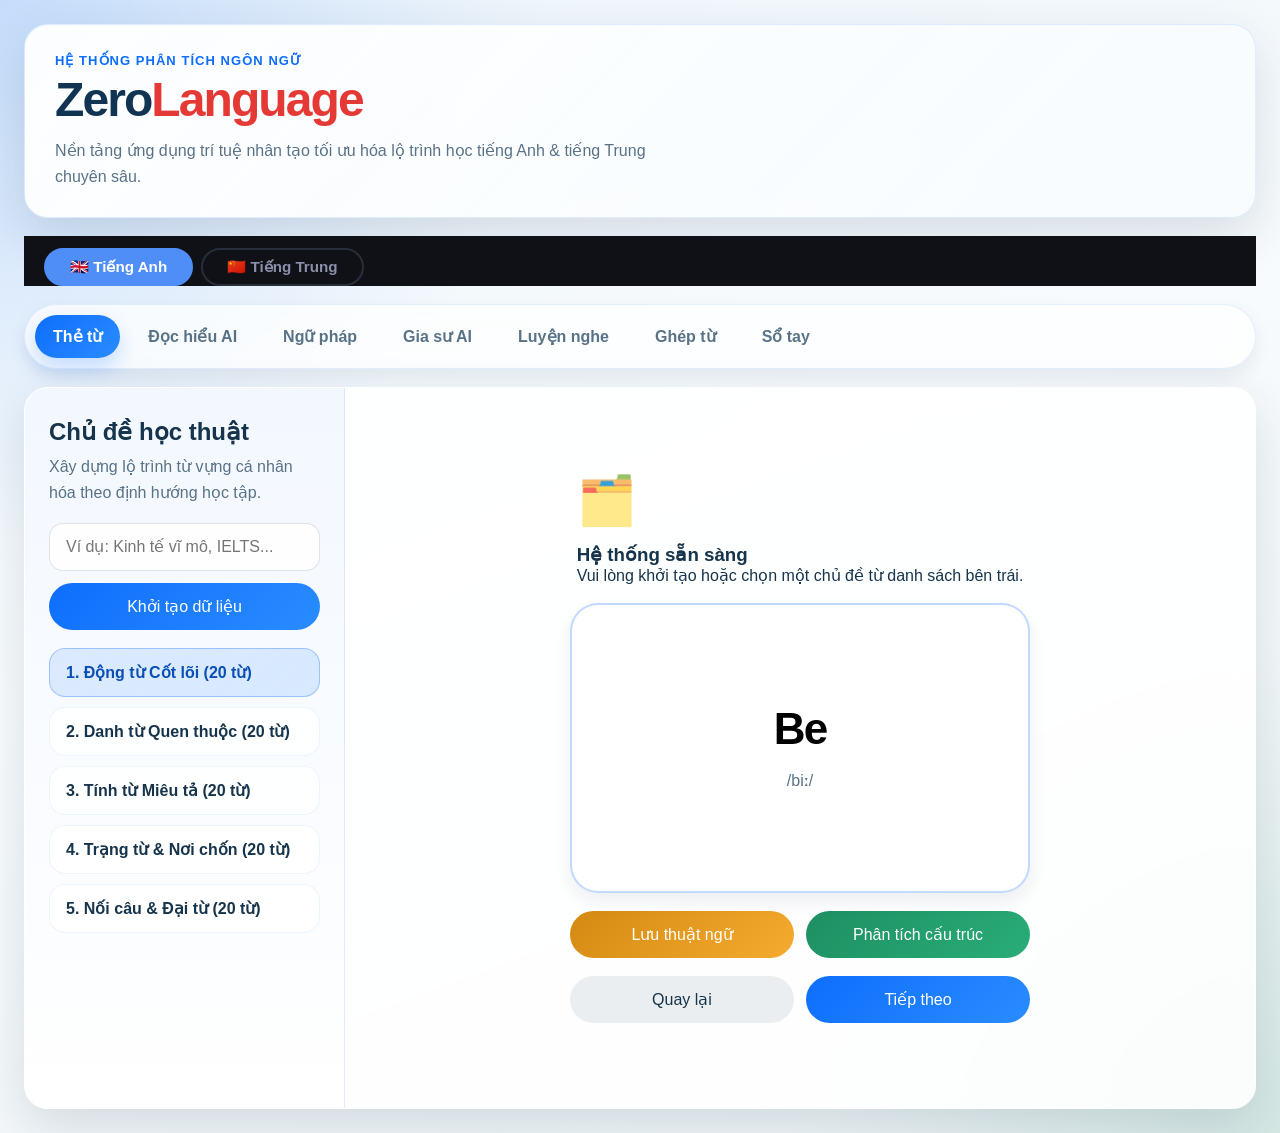
==== commit 0f7af03b: "..." ====
--- a/index.html
+++ b/index.html
@@ -3,8 +3,8 @@
 <head>
     <meta charset="UTF-8">
     <meta name="viewport" content="width=device-width, initial-scale=1.0">
-    <title>ZeroEnglish - Nền Tảng Học Thuật Thông Minh</title>
-    <meta name="description" content="ZeroEnglish - Hệ thống học tiếng Anh ứng dụng AI, tối ưu hóa lộ trình phát triển kỹ năng ngoại ngữ chuyên sâu.">
+    <title>ZeroEnglish & ZeroChinese - Nền Tảng Học Thuật Thông Minh</title>
+    <meta name="description" content="Hệ thống học tiếng Anh và tiếng Trung ứng dụng AI.">
     <link rel="stylesheet" href="style.css">
 </head>
 <body>
@@ -12,48 +12,68 @@
         <header class="navbar">
             <div class="brand-block">
                 <p class="brand-kicker">Hệ Thống Phân Tích Ngôn Ngữ</p>
-                <h1 class="logo">ZeroEnglish</h1>
-                <p class="brand-copy">Nền tảng ứng dụng trí tuệ nhân tạo trong việc tối ưu hóa lộ trình học thuật và phát triển kỹ năng ngoại ngữ chuyên sâu.</p>
+                <h1 class="logo">Zero<span style="color:var(--accent-secondary,#e53935)">Language</span></h1>
+                <p class="brand-copy">Nền tảng ứng dụng trí tuệ nhân tạo tối ưu hóa lộ trình học tiếng Anh &amp; tiếng Trung chuyên sâu.</p>
             </div>
         </header>
 
-        <nav class="tabs" aria-label="Điều hướng chính">
+        <!-- ═══════════════ LANGUAGE SWITCHER ════════════════ -->
+        <div class="lang-switcher">
+            <button class="lang-btn active" data-lang="en" type="button">🇬🇧 Tiếng Anh</button>
+            <button class="lang-btn" data-lang="cn" type="button">🇨🇳 Tiếng Trung</button>
+        </div>
+
+        <!-- ═══════════════ ENGLISH TABS ════════════════════ -->
+        <nav class="tabs lang-panel lang-panel-en" aria-label="Tiếng Anh">
             <button class="tab-btn active" data-target="view-flashcard" type="button">Thẻ từ</button>
             <button class="tab-btn" data-target="view-reading" type="button">Đọc hiểu AI</button>
             <button class="tab-btn" data-target="view-grammar" type="button">Ngữ pháp</button>
             <button class="tab-btn" data-target="view-chat" type="button">Gia sư AI</button>
             <button class="tab-btn" data-target="view-listening" type="button">Luyện nghe</button>
-            <button class="tab-btn" data-target="view-matching" type="button">Ghép từ AI</button>
+            <button class="tab-btn" data-target="view-matching" type="button">Ghép từ</button>
             <button class="tab-btn" data-target="view-saved" type="button">Sổ tay</button>
         </nav>
 
+        <!-- ═══════════════ CHINESE TABS ════════════════════ -->
+        <nav class="tabs lang-panel lang-panel-cn hidden" aria-label="Tiếng Trung">
+            <button class="tab-btn active" data-target="view-cn-flashcard" type="button">Thẻ từ</button>
+            <button class="tab-btn" data-target="view-cn-reading" type="button">Đọc hiểu AI</button>
+            <button class="tab-btn" data-target="view-cn-listening" type="button">Luyện nghe</button>
+            <button class="tab-btn" data-target="view-cn-matching" type="button">Ghép từ</button>
+            <button class="tab-btn" data-target="view-cn-saved" type="button">Sổ tay</button>
+        </nav>
+
+        <div id="appStatusBanner" class="status-banner hidden"></div>
+
         <main class="app-container">
-            <section id="view-flashcard" class="view-section">
+
+            <!-- ════════════════════════════════════════════════ -->
+            <!--                ENGLISH VIEWS                     -->
+            <!-- ════════════════════════════════════════════════ -->
+
+            <section id="view-flashcard" class="view-section lang-panel lang-panel-en">
                 <aside class="sidebar">
                     <div class="panel-heading">
                         <h2>Chủ đề học thuật</h2>
                         <p>Xây dựng lộ trình từ vựng cá nhân hóa theo định hướng học tập.</p>
                     </div>
                     <div class="input-group">
-                        <input type="text" id="topicInput" placeholder="Ví dụ: Kinh tế vĩ mô, IELTS, Công nghệ...">
-                        <button id="generateBtn" class="btn-primary" type="button">Khởi tạo dữ liệu</button>
+                        <input type="text" id="topicInput" placeholder="Ví dụ: Kinh tế vĩ mô, IELTS...">
+                        <button id="generateBtn" class="btn-primary" data-ai-required="strict" type="button">Khởi tạo dữ liệu</button>
                     </div>
                     <p id="loadingMsg" class="status-note hidden">Hệ thống đang tổng hợp dữ liệu...</p>
                     <ul id="topicList" class="topic-list"></ul>
                 </aside>
-
                 <div class="main-content">
                     <div id="flashcardPlaceholder" class="empty-state-wrapper">
                         <div class="empty-state-icon">🗂️</div>
                         <h3>Hệ thống sẵn sàng</h3>
-                        <p>Vui lòng khởi tạo hoặc chọn một chủ đề học thuật từ danh sách bên trái để bắt đầu quá trình ghi nhớ.</p>
-                    </div>
-
+                        <p>Vui lòng khởi tạo hoặc chọn một chủ đề từ danh sách bên trái.</p>
+                    </div>
                     <div class="content-heading hidden" id="flashcardHeader">
                         <h2 id="currentTopicTitle">Chủ đề hiện tại</h2>
                         <p id="progressText">0 / 0</p>
                     </div>
-
                     <div id="cardContainer" class="flashcard-container hidden">
                         <button id="flashcard" class="flashcard" type="button">
                             <span class="card-face card-front">
@@ -62,21 +82,18 @@
                             </span>
                             <span class="card-face card-back">
                                 <span id="wordVi" class="word-main word-main-vi">Định nghĩa</span>
-                                <span id="wordEx" class="example">Câu ví dụ minh họa ngữ cảnh.</span>
+                                <span id="wordEx" class="example">Câu ví dụ.</span>
                             </span>
                         </button>
                     </div>
-
                     <div id="actionButtons" class="action-buttons hidden">
                         <button id="saveWordBtn" class="btn-warning" type="button">Lưu thuật ngữ</button>
-                        <button id="explainGrammarBtn" class="btn-success" type="button">Phân tích cấu trúc</button>
-                    </div>
-
+                        <button id="explainGrammarBtn" class="btn-success" data-ai-required="strict" type="button">Phân tích cấu trúc</button>
+                    </div>
                     <div id="explanationBox" class="panel-note hidden">
                         <strong>Phân tích ngữ pháp chuyên sâu</strong>
                         <p id="explanationText"></p>
                     </div>
-
                     <div id="controls" class="controls hidden">
                         <button id="prevBtn" class="btn-secondary" type="button">Quay lại</button>
                         <button id="nextBtn" class="btn-primary" type="button">Tiếp theo</button>
@@ -84,7 +101,7 @@
                 </div>
             </section>
 
-            <section id="view-reading" class="view-section hidden flex-col">
+            <section id="view-reading" class="view-section lang-panel lang-panel-en hidden flex-col">
                 <div class="section-head">
                     <div>
                         <h2>Phân tích văn bản</h2>
@@ -96,25 +113,19 @@
                             <option value="medium">Trung cấp (B1-B2)</option>
                             <option value="hard">Cao cấp (C1-C2)</option>
                         </select>
-                        <button id="generateReadingBtn" class="btn-primary" type="button">Khởi tạo văn bản</button>
-                    </div>
-                </div>
-
-                <div id="readingPlaceholder" class="empty-state-wrapper">
-                    <div class="empty-state-icon">📖</div>
-                    <h3>Dữ liệu phân tích trống</h3>
-                    <p>Vui lòng lựa chọn khung năng lực và khởi tạo văn bản để bắt đầu quá trình phân tích ngôn ngữ học thuật.</p>
-                </div>
-
+                        <button id="generateReadingBtn" class="btn-primary" data-ai-required="strict" type="button">Khởi tạo văn bản</button>
+                    </div>
+                </div>
+                <p id="readingLoadingMsg" class="status-note hidden">Đang tạo bài đọc...</p>
                 <div id="readingBox" class="content-box hidden">
                     <h3 id="readingTitle"></h3>
                     <div id="readingContent" class="reading-text"></div>
-                    <button id="toggleTranslationBtn" class="btn-secondary" type="button">Hiển thị bản dịch</button>
+                    <button id="toggleTranslationBtn" class="btn-secondary" type="button">Xem bản dịch đầy đủ</button>
                     <div id="fullTranslationBox" class="full-translation-box hidden"></div>
                 </div>
             </section>
 
-            <section id="view-grammar" class="view-section hidden flex-col">
+            <section id="view-grammar" class="view-section lang-panel lang-panel-en hidden flex-col">
                 <div class="section-head">
                     <div>
                         <h2>Ngữ pháp nền tảng</h2>
@@ -126,84 +137,66 @@
                             <option value="Thì quá khứ đơn">Thì quá khứ đơn</option>
                             <option value="Mệnh đề quan hệ">Mệnh đề quan hệ</option>
                         </select>
-                        <button id="generateGrammarBtn" class="btn-primary" type="button">Biên soạn tài liệu</button>
-                    </div>
-                </div>
-
-                <div id="grammarPlaceholder" class="empty-state-wrapper">
-                    <div class="empty-state-icon">🧩</div>
-                    <h3>Trung tâm dữ liệu cấu trúc</h3>
-                    <p>Chọn chủ đề ngữ pháp cần củng cố kiến thức để hệ thống xuất bản tài liệu hướng dẫn và ví dụ minh họa.</p>
-                </div>
-
+                        <button id="generateGrammarBtn" class="btn-primary" data-ai-required="strict" type="button">Biên soạn tài liệu</button>
+                    </div>
+                </div>
+                <p id="grammarLoadingMsg" class="status-note hidden">Đang biên soạn tài liệu ngữ pháp...</p>
                 <div id="grammarBox" class="content-box hidden">
                     <h3 id="grammarTitle" class="grammar-title"></h3>
-                    <div class="grammar-card">
-                        <h4>Công thức cấu trúc</h4>
-                        <p id="grammarFormula" class="grammar-formula"></p>
-                    </div>
-                    <div class="grammar-card">
-                        <h4>Nguyên tắc sử dụng</h4>
-                        <p id="grammarUsage"></p>
-                    </div>
+                    <div class="grammar-card"><h4>Công thức cấu trúc</h4><p id="grammarFormula" class="grammar-formula"></p></div>
+                    <div class="grammar-card"><h4>Nguyên tắc sử dụng</h4><p id="grammarUsage"></p></div>
                     <ul id="grammarExamples" class="grammar-examples"></ul>
                 </div>
             </section>
 
-            <section id="view-chat" class="view-section hidden flex-col">
+            <section id="view-chat" class="view-section lang-panel lang-panel-en hidden flex-col">
                 <div class="chat-header">
                     <h2>Trung tâm hỗ trợ học thuật</h2>
                     <p>Giải đáp thắc mắc về ngôn ngữ và cấu trúc chuyên sâu 24/7.</p>
                 </div>
                 <div id="chatBox" class="chat-box" aria-live="polite">
                     <div class="message ai-message">
-                        <div class="msg-bubble">
-                            <strong>Hệ thống trực tuyến.</strong><br>
-                            Vui lòng nhập câu hỏi hoặc yêu cầu phân tích ngữ nghĩa để nhận phản hồi từ trợ lý học thuật.
-                        </div>
+                        <div class="msg-bubble"><strong>Hệ thống trực tuyến.</strong><br>Vui lòng nhập câu hỏi để nhận phản hồi từ trợ lý học thuật.</div>
                     </div>
                 </div>
                 <div class="chat-input-area">
                     <input type="text" id="chatInput" placeholder="Nhập yêu cầu truy vấn học thuật...">
-                    <button id="sendChatBtn" class="btn-primary" type="button">Gửi truy vấn</button>
-                </div>
-            </section>
-
-            <section id="view-listening" class="view-section hidden flex-col">
+                    <button id="sendChatBtn" class="btn-primary" data-ai-required="strict" type="button">Gửi truy vấn</button>
+                </div>
+            </section>
+
+            <section id="view-listening" class="view-section lang-panel lang-panel-en hidden flex-col">
                 <div class="section-head">
                     <div>
                         <h2>Kiểm tra thính lực</h2>
-                        <p>Đánh giá năng lực tiếp nhận thông tin qua âm thanh và bài thi kiểm tra.</p>
+                        <p>Đánh giá năng lực tiếp nhận thông tin qua âm thanh.</p>
                     </div>
                     <div class="section-actions">
                         <select id="listenLevelSelect">
                             <option value="easy">Sơ cấp (A1-A2)</option>
                             <option value="medium">Trung cấp (B1-B2)</option>
                         </select>
-                        <button id="generateListenBtn" class="btn-primary" type="button">Khởi tạo bài thi</button>
-                    </div>
-                </div>
-
-                <div id="listeningPlaceholder" class="empty-state-wrapper">
-                    <div class="empty-state-icon">🎧</div>
-                    <h3>Trạm luyện thính giác</h3>
-                    <p>Vui lòng lựa chọn cấp độ và khởi tạo bài kiểm tra để bắt đầu đánh giá năng lực nghe hiểu.</p>
-                </div>
-
+                        <button id="generateListenBtn" class="btn-primary" data-ai-required="strict" type="button">Khởi tạo bài thi</button>
+                    </div>
+                </div>
+                <p id="listenLoadingMsg" class="status-note hidden">Đang tạo bài nghe...</p>
                 <div id="listeningBox" class="content-box hidden">
                     <div class="audio-controls">
-                        <button id="playAudioBtn" class="btn-success" type="button">Phát Audio</button>
-                        <button id="stopAudioBtn" class="btn-danger" type="button">Dừng phát</button>
+                        <button id="playAudioBtn" class="btn-success" type="button">▶ Phát Audio</button>
+                        <button id="pauseAudioBtn" class="btn-secondary" type="button">⏸ Tạm dừng</button>
+                        <button id="stopAudioBtn" class="btn-danger" type="button">⏹ Dừng phát</button>
                     </div>
                     <div id="quizContainer" class="quiz-container"></div>
                     <div class="listen-actions">
                         <button id="submitQuizBtn" class="btn-primary" type="button">Hoàn thành bài</button>
+                        <button id="showTranscriptBtn" class="btn-secondary hidden" type="button">Xem lời thoại</button>
                     </div>
                     <div id="quizResult" class="quiz-result hidden"></div>
-                </div>
-            </section>
-
-            <section id="view-matching" class="view-section hidden flex-col">
+                    <div id="transcriptBox" class="transcript-box hidden"></div>
+                </div>
+            </section>
+
+            <section id="view-matching" class="view-section lang-panel lang-panel-en hidden flex-col">
                 <div class="section-head">
                     <div>
                         <h2>Ghép từ phản xạ</h2>
@@ -212,48 +205,189 @@
                     <div class="section-actions">
                         <select id="matchingLevelSelect">
                             <option value="easy">Cơ bản</option>
+                            <option value="medium">Trung cấp</option>
                             <option value="hard">Chuyên sâu</option>
                         </select>
                         <button id="generateMatchingBtn" class="btn-primary" type="button">Thiết lập dữ liệu</button>
                     </div>
                 </div>
-
-                <div id="matchingPlaceholder" class="empty-state-wrapper">
-                    <div class="empty-state-icon">🔗</div>
-                    <h3>Dữ liệu ghép cặp chưa sẵn sàng</h3>
-                    <p>Khởi tạo bảng ghép để bắt đầu luyện tập phản xạ kết nối thuật ngữ và định nghĩa tương ứng.</p>
-                </div>
-
+                <p id="matchingLoadingMsg" class="status-note hidden">Đang tải bộ ghép từ...</p>
                 <div id="matchingBox" class="content-box hidden">
+                    <div class="matching-header">
+                        <span id="matchingProgressText">0 / 0 cặp đúng</span>
+                        <button id="resetMatchingBtn" class="btn-secondary" type="button">Trộn lại</button>
+                    </div>
                     <div class="matching-board">
-                        <div class="matching-column">
-                            <h3>Thuật ngữ</h3>
-                            <div id="matchingEnList" class="matching-list"></div>
-                        </div>
-                        <div class="matching-column">
-                            <h3>Định nghĩa</h3>
-                            <div id="matchingViList" class="matching-list"></div>
-                        </div>
+                        <div class="matching-column"><h3>Tiếng Anh</h3><div id="matchingEnList" class="matching-list"></div></div>
+                        <div class="matching-column"><h3>Tiếng Việt</h3><div id="matchingViList" class="matching-list"></div></div>
                     </div>
                     <div id="matchingFeedback" class="matching-feedback">Vui lòng chọn các cặp từ tương ứng.</div>
                 </div>
             </section>
 
-            <section id="view-saved" class="view-section hidden flex-col">
+            <section id="view-saved" class="view-section lang-panel lang-panel-en hidden flex-col">
                 <div class="saved-header">
                     <div>
-                        <h2>Sổ tay thuật ngữ chuyên sâu</h2>
-                        <p>Danh sách các thuật ngữ trọng tâm được lưu trữ phục vụ quá trình ôn tập định kỳ.</p>
+                        <h2>Sổ tay thuật ngữ Tiếng Anh</h2>
+                        <p>Danh sách các thuật ngữ trọng tâm đã lưu.</p>
                     </div>
                     <button id="clearSavedBtn" class="btn-danger" type="button">Xóa toàn bộ</button>
                 </div>
-                <div id="savedWordsGrid" class="saved-grid">
-                    </div>
-            </section>
+                <div id="savedWordsGrid" class="saved-grid"></div>
+            </section>
+
+            <!-- ════════════════════════════════════════════════ -->
+            <!--                CHINESE VIEWS                     -->
+            <!-- ════════════════════════════════════════════════ -->
+
+            <section id="view-cn-flashcard" class="view-section lang-panel lang-panel-cn hidden">
+                <aside class="sidebar">
+                    <div class="panel-heading">
+                        <h2>主题 — Chủ đề</h2>
+                        <p>Học từ vựng tiếng Trung theo chủ đề.</p>
+                    </div>
+                    <div class="input-group">
+                        <input type="text" id="cnTopicInput" placeholder="Ví dụ: Ẩm thực, Du lịch, Kinh doanh...">
+                        <button id="cnGenerateBtn" class="btn-primary" data-ai-required="strict" type="button">Khởi tạo từ AI</button>
+                    </div>
+                    <p id="cnLoadingMsg" class="status-note hidden">Đang tổng hợp từ tiếng Trung...</p>
+                    <ul id="cnTopicList" class="topic-list"></ul>
+                </aside>
+                <div class="main-content">
+                    <div id="cnFlashcardPlaceholder" class="empty-state-wrapper">
+                        <div class="empty-state-icon">🀄</div>
+                        <h3>Hệ thống sẵn sàng</h3>
+                        <p>Chọn hoặc tạo chủ đề tiếng Trung để bắt đầu học.</p>
+                    </div>
+                    <div class="content-heading hidden" id="cnFlashcardHeader">
+                        <h2 id="cnCurrentTopicTitle">Chủ đề hiện tại</h2>
+                        <p id="cnProgressText">0 / 0</p>
+                    </div>
+                    <div id="cnCardContainer" class="flashcard-container hidden">
+                        <button id="cnFlashcard" class="flashcard" type="button">
+                            <span class="card-face card-front">
+                                <span id="cnWordZh" class="word-main" style="font-size:2.4rem;letter-spacing:0.1em;">汉字</span>
+                                <span id="cnWordPro" class="word-pro">pīnyīn</span>
+                            </span>
+                            <span class="card-face card-back">
+                                <span id="cnWordVi" class="word-main word-main-vi">Nghĩa tiếng Việt</span>
+                                <span id="cnWordEx" class="example">Câu ví dụ.</span>
+                            </span>
+                        </button>
+                    </div>
+                    <div id="cnActionButtons" class="action-buttons hidden">
+                        <button id="cnSaveWordBtn" class="btn-warning" type="button">Lưu từ</button>
+                        <button id="cnExplainBtn" class="btn-success" data-ai-required="strict" type="button">Phân tích câu</button>
+                    </div>
+                    <div id="cnExplanationBox" class="panel-note hidden">
+                        <strong>Phân tích câu tiếng Trung</strong>
+                        <p id="cnExplanationText"></p>
+                    </div>
+                    <div id="cnControls" class="controls hidden">
+                        <button id="cnPrevBtn" class="btn-secondary" type="button">Quay lại</button>
+                        <button id="cnNextBtn" class="btn-primary" type="button">Tiếp theo</button>
+                    </div>
+                </div>
+            </section>
+
+            <section id="view-cn-reading" class="view-section lang-panel lang-panel-cn hidden flex-col">
+                <div class="section-head">
+                    <div>
+                        <h2>阅读理解 — Đọc hiểu</h2>
+                        <p>Đọc văn bản tiếng Trung và tra nghĩa từng từ.</p>
+                    </div>
+                    <div class="section-actions">
+                        <select id="cnLevelSelect">
+                            <option value="easy">Sơ cấp (HSK 1-2)</option>
+                            <option value="medium">Trung cấp (HSK 3-4)</option>
+                            <option value="hard">Cao cấp (HSK 5-6)</option>
+                        </select>
+                        <button id="cnGenerateReadingBtn" class="btn-primary" data-ai-required="strict" type="button">Tạo bài đọc</button>
+                    </div>
+                </div>
+                <p id="cnReadingLoadingMsg" class="status-note hidden">Đang tạo bài đọc tiếng Trung...</p>
+                <div id="cnReadingBox" class="content-box hidden">
+                    <h3 id="cnReadingTitle"></h3>
+                    <div id="cnReadingContent" class="reading-text cn-text"></div>
+                    <button id="cnToggleTranslationBtn" class="btn-secondary" type="button">Xem bản dịch đầy đủ</button>
+                    <div id="cnFullTranslationBox" class="full-translation-box hidden"></div>
+                </div>
+            </section>
+
+            <section id="view-cn-listening" class="view-section lang-panel lang-panel-cn hidden flex-col">
+                <div class="section-head">
+                    <div>
+                        <h2>听力练习 — Luyện nghe</h2>
+                        <p>Nghe tiếng Trung và trả lời câu hỏi trắc nghiệm.</p>
+                    </div>
+                    <div class="section-actions">
+                        <select id="cnListenLevelSelect">
+                            <option value="easy">Sơ cấp (HSK 1-2)</option>
+                            <option value="medium">Trung cấp (HSK 3-4)</option>
+                        </select>
+                        <button id="cnGenerateListenBtn" class="btn-primary" data-ai-required="strict" type="button">Tạo bài nghe</button>
+                    </div>
+                </div>
+                <p id="cnListenLoadingMsg" class="status-note hidden">Đang tạo bài nghe tiếng Trung...</p>
+                <div id="cnListeningBox" class="content-box hidden">
+                    <div class="audio-controls">
+                        <button id="cnPlayAudioBtn" class="btn-success" type="button">▶ Phát Audio</button>
+                        <button id="cnStopAudioBtn" class="btn-danger" type="button">⏹ Dừng phát</button>
+                    </div>
+                    <div id="cnQuizContainer" class="quiz-container"></div>
+                    <div class="listen-actions">
+                        <button id="cnSubmitQuizBtn" class="btn-primary" type="button">Hoàn thành bài</button>
+                        <button id="cnShowTranscriptBtn" class="btn-secondary hidden" type="button">Xem lời thoại</button>
+                    </div>
+                    <div id="cnQuizResult" class="quiz-result hidden"></div>
+                    <div id="cnTranscriptBox" class="transcript-box cn-text hidden"></div>
+                </div>
+            </section>
+
+            <section id="view-cn-matching" class="view-section lang-panel lang-panel-cn hidden flex-col">
+                <div class="section-head">
+                    <div>
+                        <h2>配对练习 — Ghép từ</h2>
+                        <p>Ghép chữ Hán với nghĩa tiếng Việt tương ứng.</p>
+                    </div>
+                    <div class="section-actions">
+                        <select id="cnMatchingLevelSelect">
+                            <option value="easy">Cơ bản</option>
+                            <option value="medium">Trung cấp</option>
+                            <option value="hard">Chuyên sâu</option>
+                        </select>
+                        <button id="cnGenerateMatchingBtn" class="btn-primary" type="button">Thiết lập dữ liệu</button>
+                    </div>
+                </div>
+                <p id="cnMatchingLoadingMsg" class="status-note hidden">Đang tải bộ ghép từ...</p>
+                <div id="cnMatchingBox" class="content-box hidden">
+                    <div class="matching-header">
+                        <span id="cnMatchingProgressText">0 / 0 cặp đúng</span>
+                        <button id="cnResetMatchingBtn" class="btn-secondary" type="button">Trộn lại</button>
+                    </div>
+                    <div class="matching-board">
+                        <div class="matching-column"><h3>Chữ Hán</h3><div id="cnMatchingZhList" class="matching-list cn-text"></div></div>
+                        <div class="matching-column"><h3>Tiếng Việt</h3><div id="cnMatchingViList" class="matching-list"></div></div>
+                    </div>
+                    <div id="cnMatchingFeedback" class="matching-feedback">Vui lòng chọn các cặp từ tương ứng.</div>
+                </div>
+            </section>
+
+            <section id="view-cn-saved" class="view-section lang-panel lang-panel-cn hidden flex-col">
+                <div class="saved-header">
+                    <div>
+                        <h2>生词本 — Sổ tay Tiếng Trung</h2>
+                        <p>Danh sách các từ tiếng Trung đã lưu.</p>
+                    </div>
+                    <button id="cnClearSavedBtn" class="btn-danger" type="button">Xóa toàn bộ</button>
+                </div>
+                <div id="cnSavedWordsGrid" class="saved-grid"></div>
+            </section>
+
         </main>
     </div>
 
     <div id="tooltip" class="tooltip hidden">Định nghĩa</div>
     <script defer src="script.js"></script>
 </body>
-</html>+</html>
--- a/style.css
+++ b/style.css
@@ -945,4 +945,95 @@
 button {
     white-space: nowrap;
     flex-shrink: 0;
-}+}
+/* ─── Language Switcher ──────────────────────────────── */
+.lang-switcher {
+    display: flex;
+    gap: 0.5rem;
+    padding: 0.75rem 1.25rem 0;
+    background: var(--bg-primary, #0f1117);
+}
+.lang-btn {
+    padding: 0.5rem 1.5rem;
+    border: 2px solid var(--border-color, #2a2d3a);
+    border-radius: 999px;
+    background: transparent;
+    color: var(--text-secondary, #8b8fa8);
+    font-size: 0.95rem;
+    font-weight: 600;
+    cursor: pointer;
+    transition: all 0.2s;
+}
+.lang-btn.active {
+    background: var(--accent-primary, #4f8ef7);
+    border-color: var(--accent-primary, #4f8ef7);
+    color: #fff;
+}
+.lang-btn:hover:not(.active) {
+    border-color: var(--accent-primary, #4f8ef7);
+    color: var(--accent-primary, #4f8ef7);
+}
+
+/* ─── Chinese text larger font ───────────────────────── */
+.cn-text, .cn-text button {
+    font-size: 1.1rem;
+    letter-spacing: 0.05em;
+    line-height: 1.9;
+}
+
+/* ─── Matching header row ────────────────────────────── */
+.matching-header {
+    display: flex;
+    justify-content: space-between;
+    align-items: center;
+    margin-bottom: 0.75rem;
+}
+
+/* ─── Transcript box ─────────────────────────────────── */
+.transcript-box {
+    background: var(--bg-secondary, #1a1d2a);
+    border: 1px solid var(--border-color, #2a2d3a);
+    border-radius: 10px;
+    padding: 1rem 1.25rem;
+    margin-top: 1rem;
+    line-height: 1.8;
+    color: var(--text-primary, #e8eaf6);
+}
+
+/* ─── Chinese saved word card ────────────────────────── */
+.saved-word-card .saved-zh {
+    display: block;
+    font-size: 1.8rem;
+    font-weight: 700;
+    letter-spacing: 0.12em;
+    color: var(--accent-primary, #4f8ef7);
+    margin-bottom: 0.2rem;
+}
+.saved-word-card .saved-pro {
+    display: block;
+    font-size: 0.9rem;
+    color: var(--text-muted, #5a5e7a);
+    margin-bottom: 0.3rem;
+}
+.saved-word-card .saved-vi {
+    display: block;
+    font-size: 1rem;
+    font-weight: 600;
+    color: var(--text-secondary, #8b8fa8);
+    margin-bottom: 0.3rem;
+}
+.saved-word-card .saved-ex {
+    display: block;
+    font-size: 0.82rem;
+    color: var(--text-muted, #5a5e7a);
+    line-height: 1.6;
+}
+
+/* ─── Status note ────────────────────────────────────── */
+#readingLoadingMsg, #cnReadingLoadingMsg,
+#listenLoadingMsg, #cnListenLoadingMsg,
+#matchingLoadingMsg, #cnMatchingLoadingMsg,
+#grammarLoadingMsg, #cnLoadingMsg, #loadingMsg {
+    text-align: center;
+    padding: 0.5rem;
+}
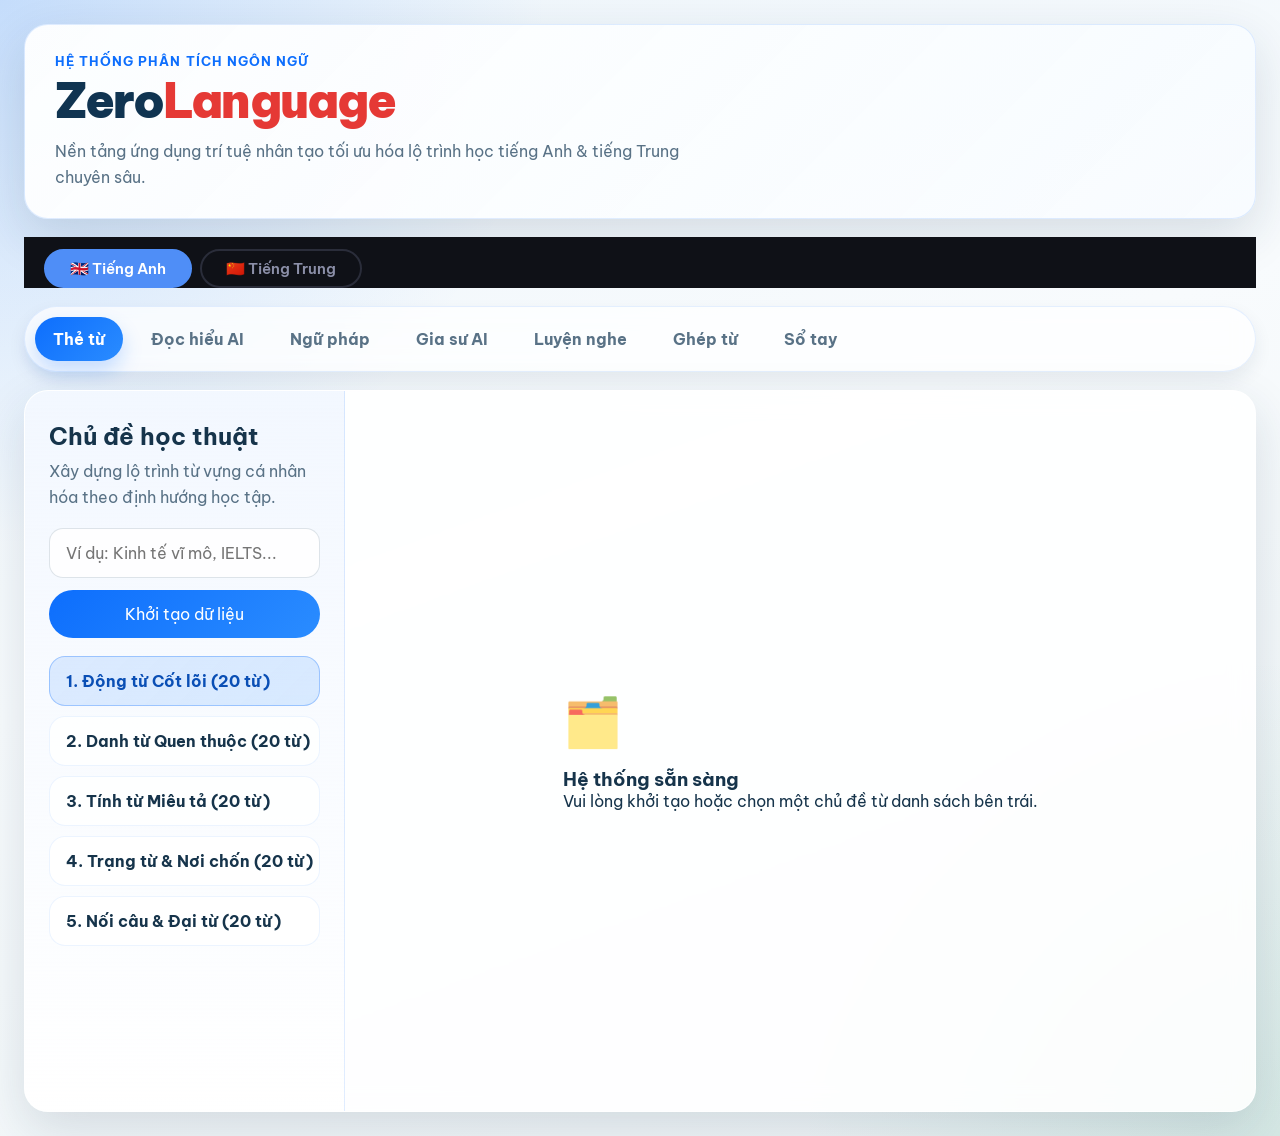
==== commit 619fe20d: "..." ====
--- a/index.html
+++ b/index.html
@@ -6,6 +6,9 @@
     <title>ZeroEnglish & ZeroChinese - Nền Tảng Học Thuật Thông Minh</title>
     <meta name="description" content="Hệ thống học tiếng Anh và tiếng Trung ứng dụng AI.">
     <link rel="stylesheet" href="style.css">
+    <link rel="preconnect" href="https://fonts.googleapis.com">
+<link rel="preconnect" href="https://fonts.gstatic.com" crossorigin>
+<link href="https://fonts.googleapis.com/css2?family=Be+Vietnam+Pro:ital,wght@0,400;0,600;0,700;1,400&display=swap" rel="stylesheet">
 </head>
 <body>
     <div class="app-shell">
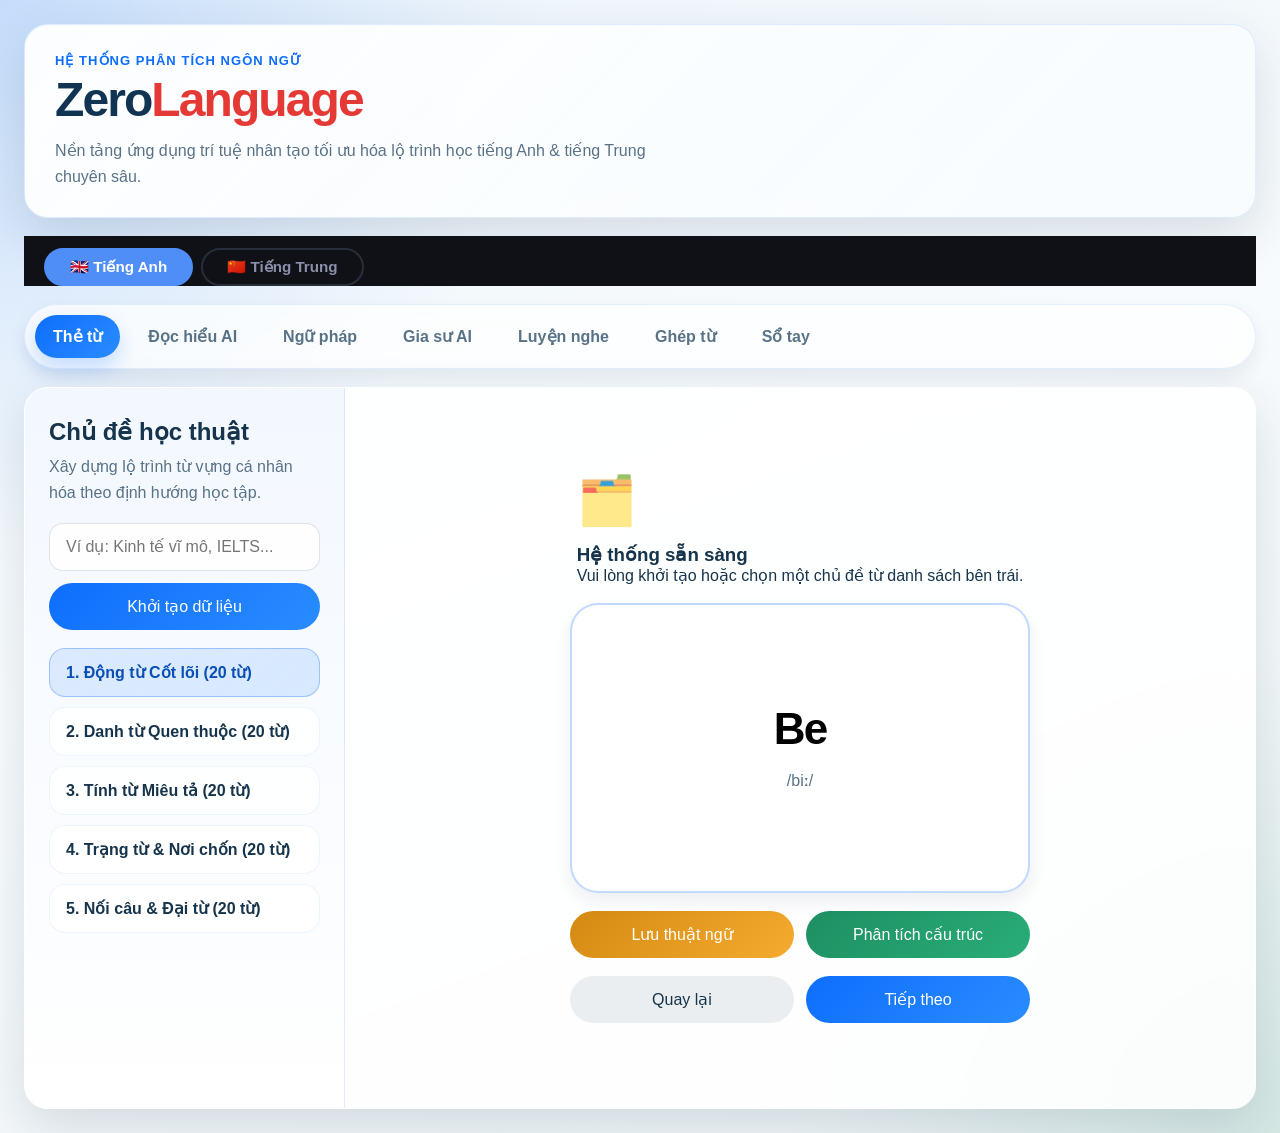
==== commit 5c1f0e14: "..." ====
--- a/index.html
+++ b/index.html
@@ -6,9 +6,6 @@
     <title>ZeroEnglish & ZeroChinese - Nền Tảng Học Thuật Thông Minh</title>
     <meta name="description" content="Hệ thống học tiếng Anh và tiếng Trung ứng dụng AI.">
     <link rel="stylesheet" href="style.css">
-    <link rel="preconnect" href="https://fonts.googleapis.com">
-<link rel="preconnect" href="https://fonts.gstatic.com" crossorigin>
-<link href="https://fonts.googleapis.com/css2?family=Be+Vietnam+Pro:ital,wght@0,400;0,600;0,700;1,400&display=swap" rel="stylesheet">
 </head>
 <body>
     <div class="app-shell">
